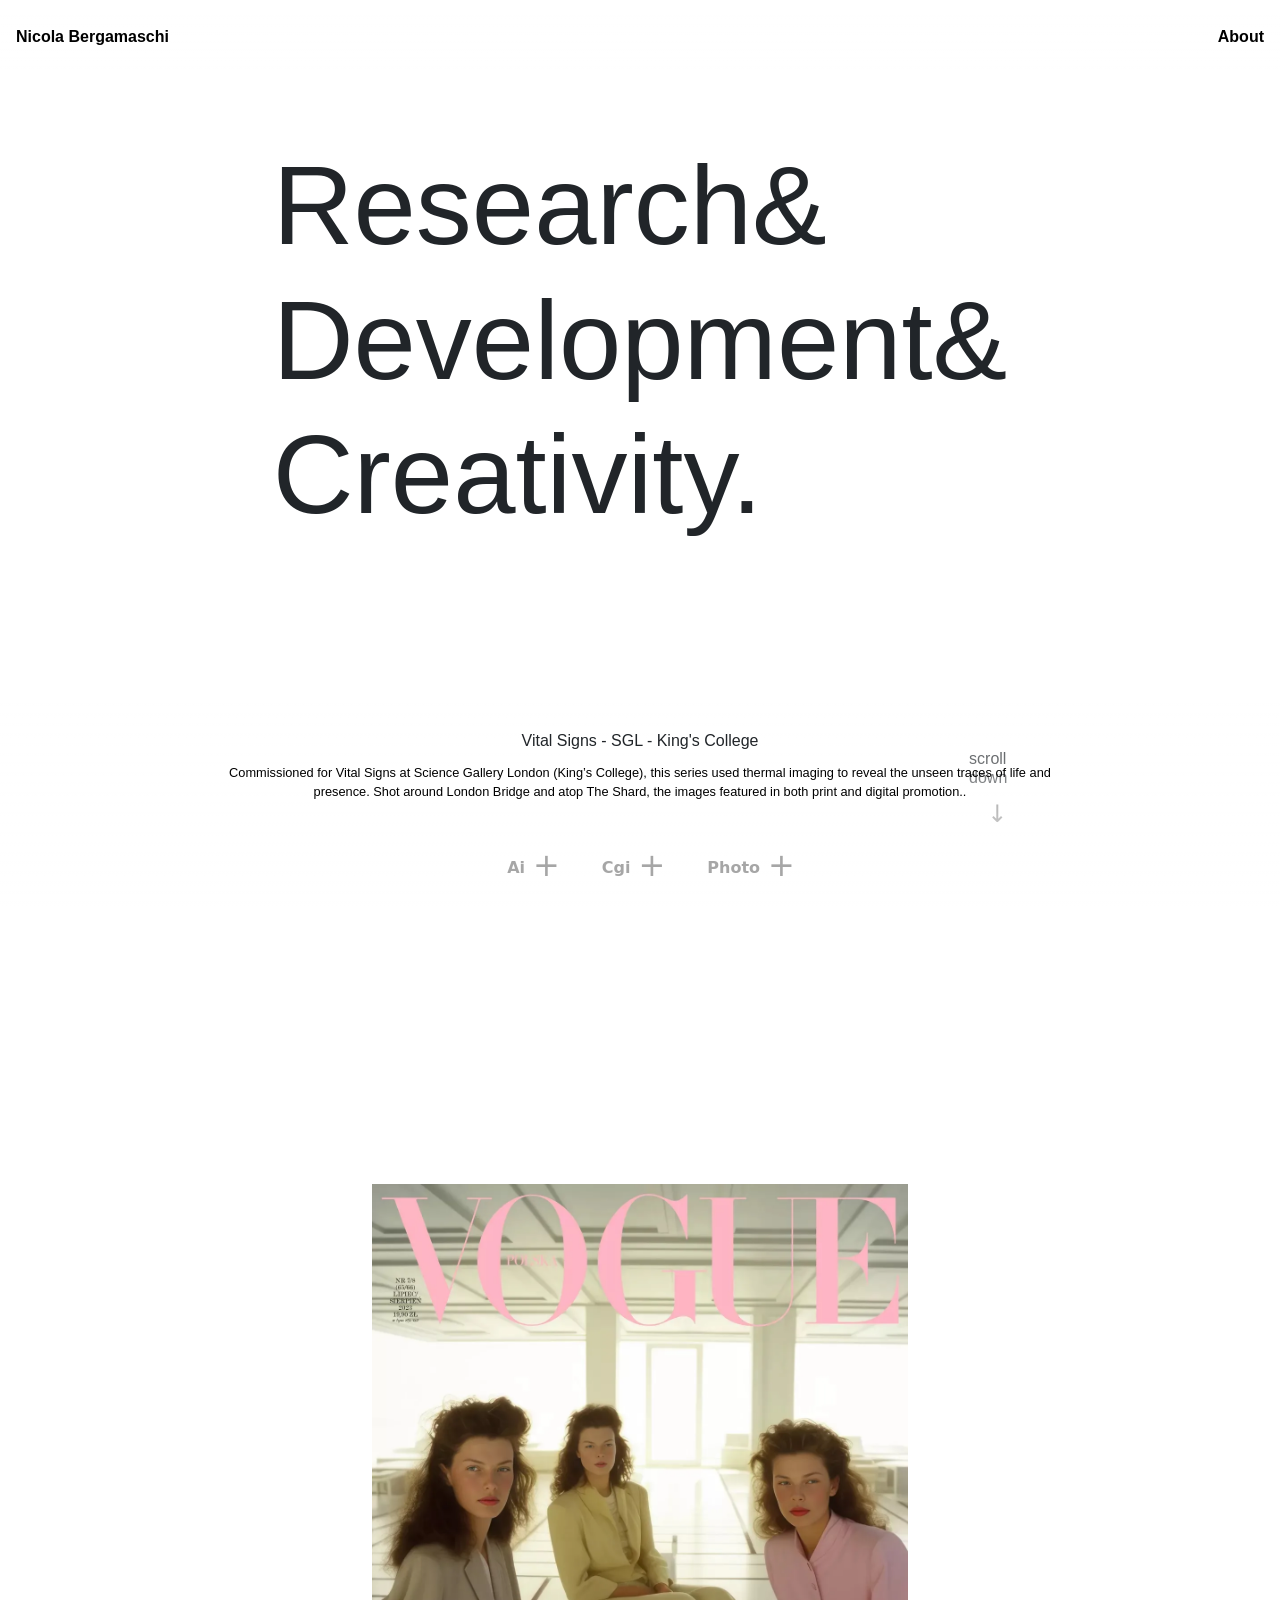
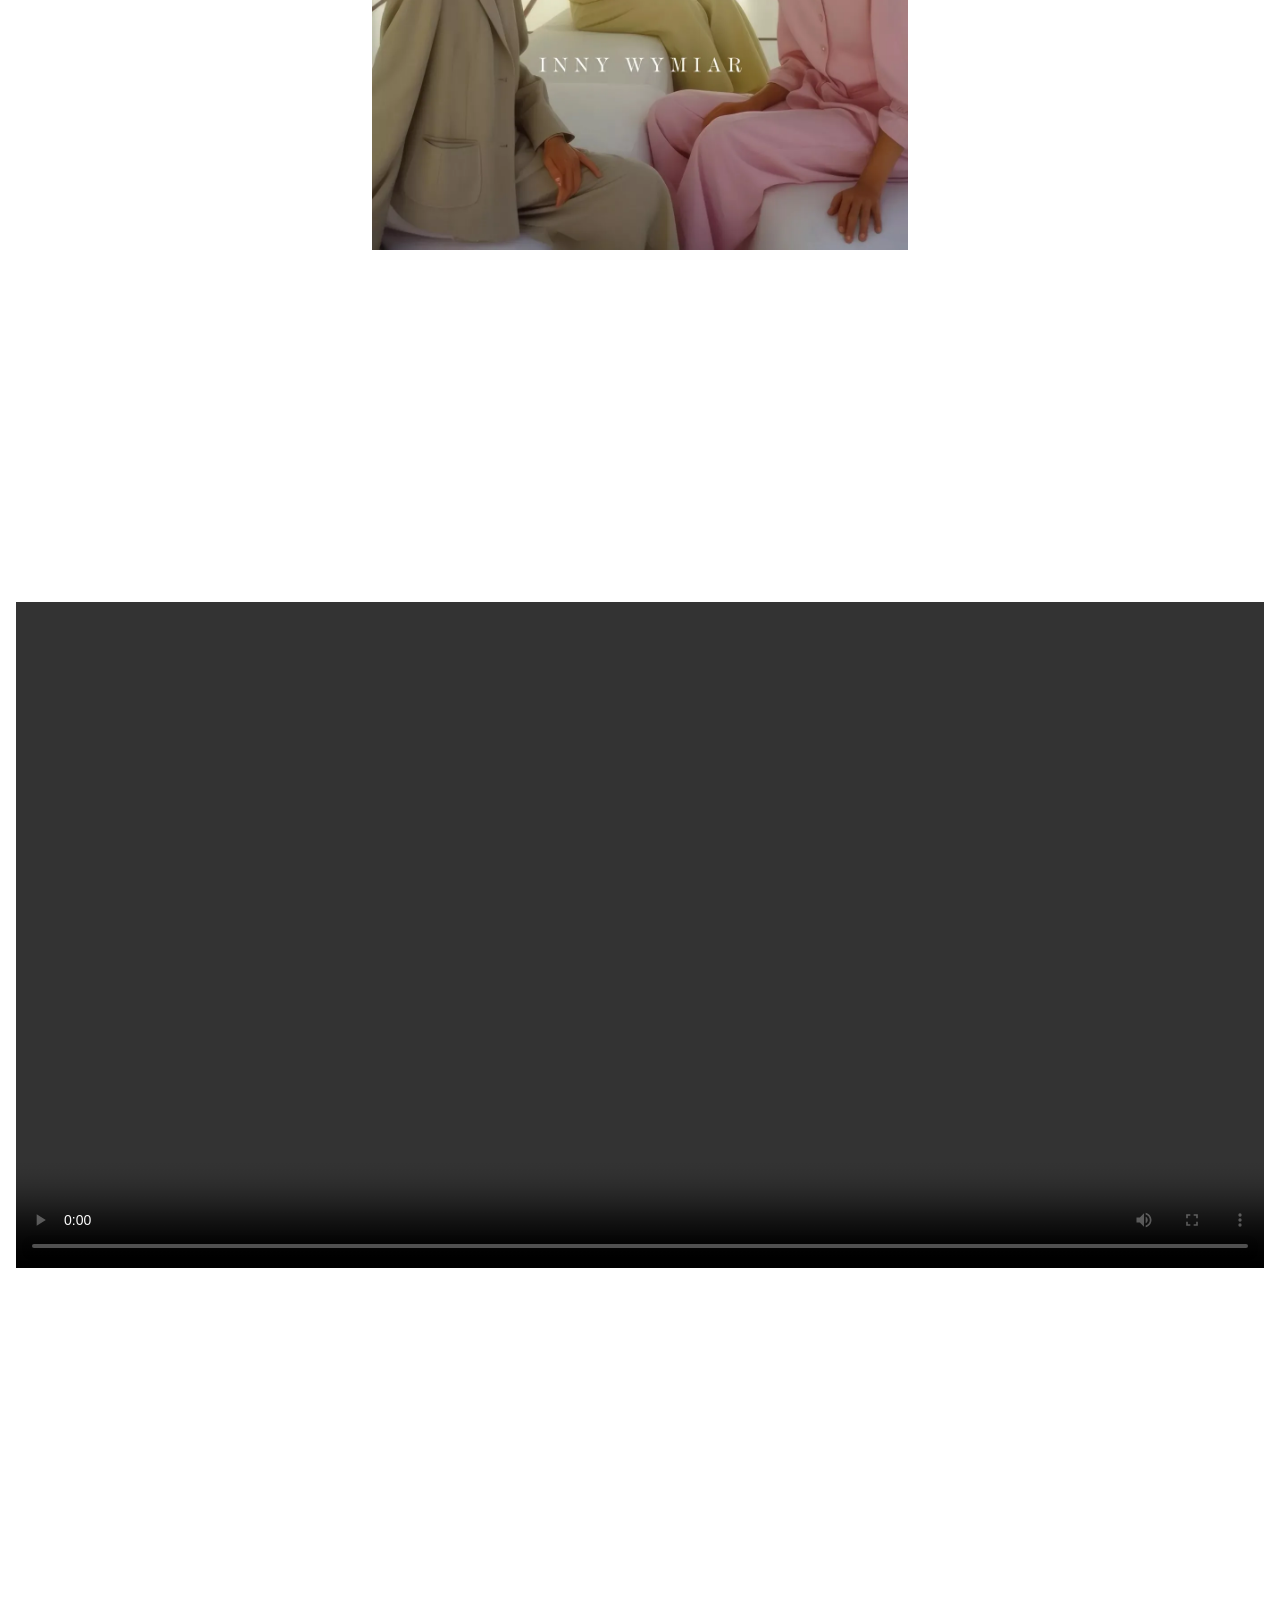
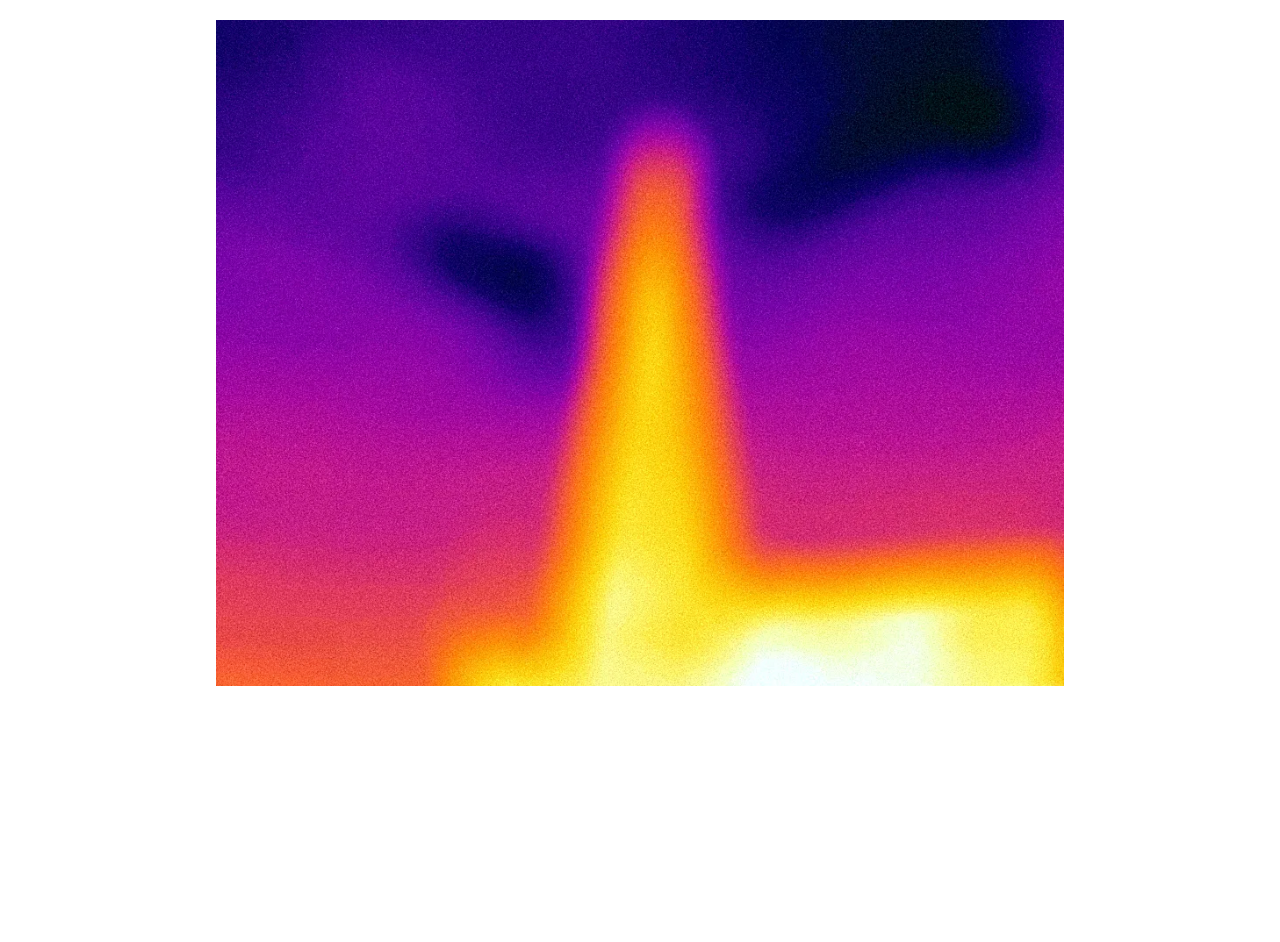
==== index.html @ 7a33dd3e "feat: Add Kraut project integration and fix video reference buttons - Add ai-Kraut project to menu a" ====
<!DOCTYPE html>
<html lang="en">
    <head>
        <!-- Required meta tags -->
        <meta charset="utf-8">
        <meta name="viewport" content="width=device-width, initial-scale=1, maximum-scale=1, user-scalable=no">
        <!-- Bootstrap CSS -->
        <link href="https://cdn.jsdelivr.net/npm/bootstrap@5.0.2/dist/css/bootstrap.min.css" rel="stylesheet" integrity="sha384-EVSTQN3/azprG1Anm3QDgpJLIm9Nao0Yz1ztcQTwFspd3yD65VohhpuuCOmLASjC" crossorigin="anonymous">
        <!-- Font Awesome -->
        <link rel="stylesheet" href="https://cdnjs.cloudflare.com/ajax/libs/font-awesome/6.5.1/css/all.min.css" integrity="sha512-DTOQO9RWCH3ppGqcWaEA1BIZOC6xxalwEsw9c2QQeAIftl+Vegovlnee1c9QX4TctnWMn13TZye+giMm8e2LwA==" crossorigin="anonymous" referrerpolicy="no-referrer" />
        <!-- Goggle Fonts -->
        <link rel="preconnect" href="https://fonts.googleapis.com">
        <!-- CSS file -->
        <link rel="stylesheet" type="text/css" href="./style/fonts.css">
        <link rel="stylesheet" type="text/css" href="./style/normalize.css">
        <link rel="stylesheet" type="text/css" href="./style/style.css">
        <link rel="stylesheet" type="text/css" href="./style/media.css">
        <link rel="stylesheet" type="text/css" href="./style/mobile-nav-buttons.css">
        <!-- Meta part -->
         <link rel="apple-touch-icon" sizes="180x180" href="#">
         <link rel="icon" type="image/png" sizes="32x32" href="#">
         <link rel="icon" type="image/png" sizes="16x16" href="#">
        <title>Nicola Bergamaschi</title>
        <meta name="description" content="Nicola Bergamaschi is a multidisciplinary artist based between London (UK) and Dublin (IRL). In his practice, Nicola likes to engage with any sort of technique or material, physical or digital.">
        <link rel="canonical" href="https://www.nicolabergamaschi.com">
        <link rel="alternate" hreflang="en-GB" href="https://www.nicolabergamaschi.com">
        <meta property="og:image" content="./resources/images/PHOTO/PHOTO_01a-vitalcolour.webp">
        <meta name="twitter:card" content="summary_large_image">
        <meta name="twitter:title" content="Nicola Bergamaschi">
        <meta name="twitter:description" content="Nicola Bergamaschi is a multidisciplinary artist based between London (UK) and Dublin (IRL). In his practice, Nicola likes to engage with any sort of technique or material, physical or digital.">
        <meta name="twitter:image" content="./resources/images/PHOTO/PHOTO_01a-vitalcolour.webp">
        <meta name="next-size-adjust">
    </head>
    <body>
        <div class="main-container">
            <div class="overlay">
                <!-- ! BOTTOM PANE-->
                <div class="content-container">
                    <ul id="menu" class="collapsible">
                        <li id="head-list">
                            <a href="#carouselExampleDarkAi" class="collapsible-text"><h5>Ai</h5></a>
                            <div class="toggle"></div>
                            <ul id="sub-list">
                                <li><a id="ai-Vogue" class="sub-list-link" href="#carouselExampleDarkAi">Vogue</a></li>
                                <li><a id="ai-VogueBES" class="sub-list-link" href="#carouselExampleDarkAi">Vogue BES</a></li>
                                <li><a id="ai-Rombaut"class="sub-list-link" href="#carouselExampleDarkAi">Rombaut</a></li>
                                <li><a id="ai-RickOwens"class="sub-list-link" href="#carouselExampleDarkAi">RickOwens</a></li>
                                <li><a id="ai-Kraut"class="sub-list-link" href="#carouselExampleDarkAi">Kraut</a></li>
                                <li><a id="ai-Experiments" class="sub-list-link" href="#carouselExampleDarkAi">Experiments</a></li>
                            </ul>
                        </li>
                        <li id="head-list">
                            <a href="#carouselExampleDarkCgi" class="collapsible-text"><h5>Cgi</h5></a>
                            <div class="toggle"></div>
                            <ul id="sub-list">
                                <li><a id="cg-ShowReel" class="sub-list-link" href="#carouselExampleDarkCgi">Show Reel</a></li>
                                <li><a id="cg-DMP" class="sub-list-link" href="#carouselExampleDarkCgi">Digital Matte</a></li>
                                <li><a id="cg-LANVIN"class="sub-list-link" href="#carouselExampleDarkCgi">Lanvin</a></li>
                                <li><a id="cg-Rolex" class="sub-list-link" href="#carouselExampleDarkCgi">Rolex</a></li>
                                <li><a id="cg-Salomon"class="sub-list-link" href="#carouselExampleDarkCgi">Salomon</a></li>
                                <li><a id="cg-Experiments" class="sub-list-link" href="#carouselExampleDarkCgi">Experiments</a></li>
                            </ul>
                        </li>
                        <li id="head-list">
                            <a href="#carouselExampleDarkPhoto" class="collapsible-text"><h5>Photo</h5></a>
                            <div class="toggle"></div>
                            <ul id="sub-list">
                                <li><a id="ph-VitalSigns" class="sub-list-link" href="#carouselExampleDarkPhoto">Vital Signs</a></li>
                                <li><a id="ph-Personal" class="sub-list-link" href="#carouselExampleDarkPhoto">Stills</a></li>
                            </ul>
                        </li>
                    </ul>
                </div>
                <div class="content-container prj-description">
                    <div data-prj="ai-Vogue">
                        <h4 class="title" id="title" style="display: none;">VOGUE Polska - July August 2023 <button id="references" style="border: 0px solid rgb(196, 196, 196); box-shadow: 3px 5px 5px rgb(181, 181, 181); margin-bottom: 1rem; padding: 0.2rem 1rem; border-radius: 25px; background-color: rgb(220, 220, 220); color: rgb(147, 147, 147); font-family: 'DM Sans', sans-serif; font-size: 0.9rem; font-weight: 400; cursor: pointer; transition: all 0.2s ease;">images from shoot</button></h4>
                        <p class="text-description paragraph" style="display: none;">A 13-image series and cover for Vogue Polska’s AI-themed issue, blending real photos from a dedicated shoot (by photographer Mati Grzelak)<br> with tools like Midjourney, Stable Diffusion, and ComfyUI to explore the creative fusion of human photography and generative AI.</p>
                    </div>
                    <div data-prj="ai-VogueBES">
                        <h4 class="title" id="title" style="display: none;">Vogue Annual BES Report 2023</h4>
                        <p class="text-description paragraph" style="display: none;">Created for Vogue Business’s 2023 Annual Report, this series of high-resolution images was fully generated with ComfyUI, <br>reflecting inclusion and diversity through tailored generative workflows, showcasing AI’s role in concept-driven editorial storytelling.</p>
                    </div>
                    <div data-prj="ai-Rombaut">
                        <h4 class="title" id="title" style="display: none;">Rombaut Case Study</h4>
                        <p class="text-description paragraph" style="display: none;">A self-initiated AI-generated image series pitched to footwear brand Rombaut, using custom-trained models (LORA) from online product images. <br>The project explores the brand’s aesthetic through humor, material play, and abstraction, blending product and style with a contemporary AI reinterpretation.</p>
                    </div>
                    <div data-prj="ai-RickOwens">
                        <h4 class="title" id="title" style="display: none;">Rick Owens Case Study</h4>
                        <p class="text-description paragraph" style="display: none;">An AI-generated image using custom-trained models (LORA) and ComfyUI, inspired by Rick Owens’ iconic boots. <br>It conceptually explores the brand’s signature themes and moods, reinterpreting its distinctive aesthetic through generative AI.</p>
                    </div>
                    <div data-prj="ai-Kraut">
                        <h4 class="title" id="title" style="display: none;">Kraut 2024</h4>
                        <p class="text-description paragraph" style="display: none;">An AI-generated video using AnimatedIff in ComfyUI, the video uses an animated cloth simulation from Houdini to drive the animation. The project was inspired by macro photography of flowers and it was used to generate both printed and digital assets for event promotion.</p>
                      </div>
                    <div data-prj="ai-Experiments">
                        <h4 class="title" id="title" style="display: none;">Experiments</h4>
                        <p class="text-description paragraph" style="display: none;">Experimental series combining model training and visual abstraction—using ComfyUI and various datasets. <br>These images explore themes of memory, digital archiving, mutation, and the body’s transformative potential reimagined through macro-inspired imagery.</p>
                    </div>
                    <div data-prj="cg-Experiments">
                        <h4 class="title" id="title" style="display: none;">Experiments</h4>
                        <p class="text-description paragraph" style="display: none;">A series of images exploring a range of simulation techniques, including particles, volumes, and fluids. <br>The selection also features experiments with photogrammetry and hard-surface sculpting, showcasing diverse approaches to digital form and motion.</p>
                    </div>
                    <div data-prj="cg-ShowReel">
                        <h4 class="title" id="title" style="display: none;">Show Reel 24/25</h4>
                        <p class="text-description paragraph" style="display: none;">A curated showcase of work in image-making, VFX and compositing. <br>Focused entirely on CGI, it reflects a hands-on approach to contemporary visual storytelling.</p>
                    </div>
                    <div data-prj="cg-DMP">
                        <h4 class="title" id="title" style="display: none;">Digital Matte Painting</h4>
                        <p class="text-description paragraph" style="display: none;">A series of digital matte paintings developed to concept personal ideas, primarily inspired by original photographs. <br>The works combine 3D and compositing tools like Blender, 3ds Max, Maya, Redshift, Nuke, and Photoshop—to build layered, atmospheric visuals.</p>
                    </div>
                    <div data-prj="cg-Salomon">
                        <h4 class="title" id="title" style="display: none;">Salomon</h4>
                        <p class="text-description paragraph" style="display: none;">A personal project featuring concept stills of an iconic pair of trainers from the brand Salomon. <br>The work involves custom modeling and simulations, emphasizing form, movement, and a visual language inspired by the brand’s identity.</p>
                    </div>
                    <div data-prj="cg-LANVIN">
                        <h4 class="title" id="title" style="display: none;">LANVIN</h4>
                        <p class="text-description paragraph" style="display: none;">Digital content creation for fashion brand LANVIN, involving the production of four short videos for an Instagram campaign launch. <br>The work focused on visually translating the brand’s identity through motion, styling, and narrative-driven compositions.</p>
                    </div>
                    <div data-prj="cg-Rolex">
                        <h4 class="title" id="title" style="display: none;">Rolex</h4>
                        <p class="text-description paragraph" style="display: none;">An image from a personal project, featuring video stills based on a concept advertisement for luxury watch brand Rolex. <br>The work explores visual storytelling, branding, and stylization within a fictional commercial context, incorporating various simulations created with Houdini.</p>
                    </div>
                    <div data-prj="ph-VitalSigns">
                        <h4 class="title" id="title" style="display: none;">Vital Signs - SGL - King's College</h4>
                        <p class="text-description paragraph" style="display: none;">Commissioned for Vital Signs at Science Gallery London (King’s College), this series used thermal imaging to reveal the unseen traces of life and presence. Shot around London Bridge and atop The Shard, the images featured in both print and digital promotion..</p>
                    </div>
                    <div data-prj="ph-Personal">
                        <h4 class="title" id="title" style="display: none;">Personal - Stills</h4>
                        <p class="text-description paragraph" style="display: none;">An ongoing personal series of still photographs capturing mundane, everyday moments and object-focused scenes. <br>Often centered on a single subject, the work highlights the beauty and awkwardness found in ordinary things.</p>
                    </div>
                </div>
            </div>
            <!-- ! BLURRING FILTER LAYER-->
            <div id="blurringLayer" ></div>
            <!-- ! TOP PANE-->
            <div class="container-top">
                <div class="name top-bar-elements"> <a href="#page-home"><h3 class="my-name">Nicola Bergamaschi</h3></a>
                </div>
                <div class="mid-content top-bar-elements"></div>
                <div class="page-options top-bar-elements"> <a href="" data-bs-toggle="offcanvas" data-bs-target="#offcanvasWithBothOptions" aria-controls="offcanvasWithBothOptions"><h3 id="about" class="my-name">About</h3>
                  <div class="offcanvas offcanvas-end" data-bs-scroll="true" tabindex="-1" id="offcanvasWithBothOptions" aria-labelledby="offcanvasWithBothOptionsLabel">
                    <div class="offcanvas-header">
                      <h5 class="offcanvas-title my-name" id="offcanvasWithBothOptionsLabel">About</h5>
                      <button type="button" class="btn-close" data-bs-dismiss="offcanvas" aria-label="Close"></button>
                    </div>
                    <div class="offcanvas-body">
                      <p class="paragraph">Nicola is a visual artist and digital creator working across AI, CGI and photography. <br><br>His practice blends physical and digital processes to explore image-making, storytelling, and the evolving role of technology in visual culture. He enjoys projects that push the boundaries of emerging and established tools, and has collaborated with fashion brands, cultural institutions, galleries, and fellow artists. <br><br>Nicola was part of the MA Fine Art program at Goldsmiths University London until 2024 and currently lives and works between Ireland and London.<br><br>For over a decade, he worked closely with artists to develop new bodies of work—ranging from fabrication to research and development of innovative materials and workflows.<br><br>He is also a web developer, adding another layer to his creative toolkit. This website was fully designed and built by him, combining technical and visual thinking in one cohesive platform.</p>

                      <!-- Social Media Icons -->
                      <div class="social-icons">
                        <a href="https://instagram.com/nicola_bergamaschi" target="_blank" rel="noopener noreferrer" class="social-icon" aria-label="Instagram">
                          <svg viewBox="0 0 24 24" width="24" height="24" fill="currentColor">
                            <path d="M12 2.163c3.204 0 3.584.012 4.85.07 3.252.148 4.771 1.691 4.919 4.919.058 1.265.069 1.645.069 4.849 0 3.205-.012 3.584-.069 4.849-.149 3.225-1.664 4.771-4.919 4.919-1.266.058-1.644.07-4.85.07-3.204 0-3.584-.012-4.849-.07-3.26-.149-4.771-1.699-4.919-4.92-.058-1.265-.07-1.644-.07-4.849 0-3.204.013-3.583.07-4.849.149-3.227 1.664-4.771 4.919-4.919 1.266-.057 1.645-.069 4.849-.069zm0-2.163c-3.259 0-3.667.014-4.947.072-4.358.2-6.78 2.618-6.98 6.98-.059 1.281-.073 1.689-.073 4.948 0 3.259.014 3.668.072 4.948.2 4.358 2.618 6.78 6.98 6.98 1.281.058 1.689.072 4.948.072 3.259 0 3.668-.014 4.948-.072 4.354-.2 6.782-2.618 6.979-6.98.059-1.28.073-1.689.073-4.948 0-3.259-.014-3.667-.072-4.947-.196-4.354-2.617-6.78-6.979-6.98-1.281-.059-1.69-.073-4.949-.073zm0 5.838c-3.403 0-6.162 2.759-6.162 6.162s2.759 6.163 6.162 6.163 6.162-2.759 6.162-6.163c0-3.403-2.759-6.162-6.162-6.162zm0 10.162c-2.209 0-4-1.79-4-4 0-2.209 1.791-4 4-4s4 1.791 4 4c0 2.21-1.791 4-4 4zm6.406-11.845c-.796 0-1.441.645-1.441 1.44s.645 1.44 1.441 1.44c.795 0 1.439-.645 1.439-1.44s-.644-1.44-1.439-1.44z"/>
                          </svg>
                        </a>

                        <a href="https://www.linkedin.com/in/nicola-bergamaschi-0358b448" target="_blank" rel="noopener noreferrer" class="social-icon" aria-label="LinkedIn">
                          <svg viewBox="0 0 24 24" width="24" height="24" fill="currentColor">
                            <path d="M20.447 20.452h-3.554v-5.569c0-1.328-.027-3.037-1.852-3.037-1.853 0-2.136 1.445-2.136 2.939v5.667H9.351V9h3.414v1.561h.046c.477-.9 1.637-1.85 3.37-1.85 3.601 0 4.267 2.37 4.267 5.455v6.286zM5.337 7.433c-1.144 0-2.063-.926-2.063-2.065 0-1.138.92-2.063 2.063-2.063 1.14 0 2.064.925 2.064 2.063 0 1.139-.925 2.065-2.064 2.065zm1.782 13.019H3.555V9h3.564v11.452zM22.225 0H1.771C.792 0 0 .774 0 1.729v20.542C0 23.227.792 24 1.771 24h20.451C23.2 24 24 23.227 24 22.271V1.729C24 .774 23.2 0 22.222 0h.003z"/>
                          </svg>
                        </a>

                        <a href="https://github.com/nicolabergamaschi" target="_blank" rel="noopener noreferrer" class="social-icon" aria-label="GitHub">
                          <svg viewBox="0 0 24 24" width="24" height="24" fill="currentColor">
                            <path d="M12 0c-6.626 0-12 5.373-12 12 0 5.302 3.438 9.8 8.207 11.387.599.111.793-.261.793-.577v-2.234c-3.338.726-4.033-1.416-4.033-1.416-.546-1.387-1.333-1.756-1.333-1.756-1.089-.745.083-.729.083-.729 1.205.084 1.839 1.237 1.839 1.237 1.07 1.834 2.807 1.304 3.492.997.107-.775.418-1.305.762-1.604-2.665-.305-5.467-1.334-5.467-5.931 0-1.311.469-2.381 1.236-3.221-.124-.303-.535-1.524.117-3.176 0 0 1.008-.322 3.301 1.23.957-.266 1.983-.399 3.003-.404 1.02.005 2.047.138 3.006.404 2.291-1.552 3.297-1.23 3.297-1.23.653 1.653.242 2.874.118 3.176.77.84 1.235 1.911 1.235 3.221 0 4.609-2.807 5.624-5.479 5.921.43.372.823 1.102.823 2.222v3.293c0 .319.192.694.801.576 4.765-1.589 8.199-6.086 8.199-11.386 0-6.627-5.373-12-12-12z"/>
                          </svg>
                        </a>

                        <a href="mailto:nicola.bergamaschi@gmail.com?subject=Portfolio%20Inquiry&body=Hi%20Nicola,%0D%0A%0D%0AI%20found%20your%20portfolio%20and%20would%20like%20to%20get%20in%20touch.%0D%0A%0D%0ABest%20regards,"
                           class="social-icon"
                           aria-label="Email"
                           title="nicola.bergamaschi@gmail.com"
                           onclick="navigator.clipboard?.writeText('nicola.bergamaschi@gmail.com').then(() => alert('Email copied to clipboard!')).catch(() => {})">
                          <svg viewBox="0 0 24 24" width="24" height="24" fill="currentColor">
                            <path d="M20 4H4c-1.1 0-1.99.9-1.99 2L2 18c0 1.1.9 2 2 2h16c1.1 0 2-.9 2-2V6c0-1.1-.9-2-2-2zm0 4l-8 5-8-5V6l8 5 8-5v2z"/>
                          </svg>
                        </a>
                      </div>
                    </div>
                  </div>
                </a>
                </div>
            </div>
            <!-- ! THIS IS THE BEGINING OF THE CAROUSEL SECTION-->
            <div class="carousel-container central-pane">
                <!-- ! Page HOME -->
                <div id="page-home" class="carousel carousel-home" data-bs-pause="false">
                    <div>
                        <h1 class="carousel-inner">Research&<br>Development&<br>Creativity.</h1>
                    </div>
                    <div class="scroll-container">
                        <h4 class="carousel-home-title">scroll<br>down</h4>
                        <div class="scroll-down-arrow">&ShortDownArrow;</div>
                    </div>
                </div>
                <!-- ! Carousel AI -->
                <div id="carouselExampleDarkAi" class="carousel carousel-dark" data-bs-pause="false">
                    <div class="carousel-button-container-prev">
                        <button id="prev" class="carousel-control-prev z-2" type="button" data-bs-target="#carouselExampleDarkAi" data-bs-slide="prev"></button>
                    </div>
                    <div class="carousel-button-container-next">
                        <button id="next" class="carousel-control-next z-2" type="button" data-bs-target="#carouselExampleDarkAi" data-bs-slide="next"></button>
                    </div>
                    <div class="carousel-inner">
                        <!-- Temporary loading placeholder -->
                        <div class="carousel-item ai active" style="display: none;">
                            <img src="data:image/svg+xml,%3Csvg xmlns='http://www.w3.org/2000/svg' width='800' height='600'%3E%3Crect width='100%25' height='100%25' fill='%23f0f0f0'/%3E%3C/svg%3E" alt="Loading..." data-index="0">
                        </div>
                        <!-- Content will be dynamically generated by automation system -->
                    </div>
                </div>
                <!-- ! Carousel CGI -->
                <div id="carouselExampleDarkCgi" class="carousel carousel-dark" data-bs-pause="false">
                    <div class="carousel-button-container-prev">
                        <button id="prev" class="carousel-control-prev" type="button" data-bs-target="#carouselExampleDarkCgi" data-bs-slide="prev"></button>
                    </div>
                    <div class="carousel-button-container-next">
                        <button id="next" class="carousel-control-next" type="button" data-bs-target="#carouselExampleDarkCgi" data-bs-slide="next"></button>
                    </div>
                    <div class="carousel-inner">
                        <!-- Temporary loading placeholder -->
                        <div class="carousel-item cg active" style="display: none;">
                            <img src="data:image/svg+xml,%3Csvg xmlns='http://www.w3.org/2000/svg' width='800' height='600'%3E%3Crect width='100%25' height='100%25' fill='%23f0f0f0'/%3E%3C/svg%3E" alt="Loading..." data-index="0">
                        </div>
                        <!-- Content will be dynamically generated by automation system -->
                    </div>
                </div>
                <!-- ! Carousel PHOTO -->
                <div id="carouselExampleDarkPhoto" class="carousel carousel-dark" data-bs-pause="false">
                    <div class="carousel-button-container-prev">
                        <button id="prev" class="carousel-control-prev" type="button" data-bs-target="#carouselExampleDarkPhoto" data-bs-slide="prev"></button>
                    </div>
                    <div class="carousel-button-container-next">
                        <button id="next" class="carousel-control-next" type="button" data-bs-target="#carouselExampleDarkPhoto" data-bs-slide="next"></button>
                    </div>
                    <div class="carousel-inner pht">
                        <!-- Temporary loading placeholder -->
                        <div class="carousel-item ph active" style="display: none;">
                            <img src="data:image/svg+xml,%3Csvg xmlns='http://www.w3.org/2000/svg' width='800' height='600'%3E%3Crect width='100%25' height='100%25' fill='%23f0f0f0'/%3E%3C/svg%3E" alt="Loading..." data-index="0">
                        </div>
                        <!-- Content will be dynamically generated by automation system -->
                    </div>
                </div>
            </div>
            </div>
            <div class="cursors">
            <div>
                <div>
                    <span id="cursor-text"></span>
                </div>
                <div>
                    <span id="image-count"></span>
                </div>
            </div>
        </div>
        <!-- Mobile Nav Buttons -->
        <div class="mobile-nav-buttons">
            <button id="mobile-prev" aria-label="Previous">
                <span class="arrow arrow-left">&#8592;</span>
            </button>
            <button id="mobile-next" aria-label="Next">
                <span class="arrow arrow-right">&#8594;</span>
            </button>
        </div>
        <script src="https://cdn.jsdelivr.net/npm/@popperjs/core@2.9.2/dist/umd/popper.min.js" integrity="sha384-IQsoLXl5PILFhosVNubq5LC7Qb9DXgDA9i+tQ8Zj3iwWAwPtgFTxbJ8NT4GN1R8p" crossorigin="anonymous"></script>
        <script src="https://cdn.jsdelivr.net/npm/bootstrap@5.0.2/dist/js/bootstrap.min.js" integrity="sha384-cVKIPhGWiC2Al4u+LWgxfKTRIcfu0JTxR+EQDz/bgldoEyl4H0zUF0QKbrJ0EcQF" crossorigin="anonymous"></script>
        <script type="module" src="./js/main.js"></script>
    </body>
</html>
---- style/fonts.css ----
/* latin-ext */
@font-face {
  font-family: 'DM Sans';
  font-style: italic;
  font-weight: 100 1000;
  font-display: swap;
  src: url(https://fonts.gstatic.com/s/dmsans/v15/rP2Fp2ywxg089UriCZa4ET-DNl0.woff2) format('woff2');
  unicode-range: U+0100-02BA, U+02BD-02C5, U+02C7-02CC, U+02CE-02D7, U+02DD-02FF, U+0304, U+0308, U+0329, U+1D00-1DBF, U+1E00-1E9F, U+1EF2-1EFF, U+2020, U+20A0-20AB, U+20AD-20C0, U+2113, U+2C60-2C7F, U+A720-A7FF;
}
/* latin */
@font-face {
  font-family: 'DM Sans';
  font-style: italic;
  font-weight: 100 1000;
  font-display: swap;
  src: url(https://fonts.gstatic.com/s/dmsans/v15/rP2Fp2ywxg089UriCZa4Hz-D.woff2) format('woff2');
  unicode-range: U+0000-00FF, U+0131, U+0152-0153, U+02BB-02BC, U+02C6, U+02DA, U+02DC, U+0304, U+0308, U+0329, U+2000-206F, U+20AC, U+2122, U+2191, U+2193, U+2212, U+2215, U+FEFF, U+FFFD;
}
/* latin-ext */
@font-face {
  font-family: 'DM Sans';
  font-style: normal;
  font-weight: 100 1000;
  font-display: swap;
  src: url(https://fonts.gstatic.com/s/dmsans/v15/rP2Hp2ywxg089UriCZ2IHSeH.woff2) format('woff2');
  unicode-range: U+0100-02BA, U+02BD-02C5, U+02C7-02CC, U+02CE-02D7, U+02DD-02FF, U+0304, U+0308, U+0329, U+1D00-1DBF, U+1E00-1E9F, U+1EF2-1EFF, U+2020, U+20A0-20AB, U+20AD-20C0, U+2113, U+2C60-2C7F, U+A720-A7FF;
}
/* latin */
@font-face {
  font-family: 'DM Sans';
  font-style: normal;
  font-weight: 100 1000;
  font-display: swap;
  src: url(https://fonts.gstatic.com/s/dmsans/v15/rP2Hp2ywxg089UriCZOIHQ.woff2) format('woff2');
  unicode-range: U+0000-00FF, U+0131, U+0152-0153, U+02BB-02BC, U+02C6, U+02DA, U+02DC, U+0304, U+0308, U+0329, U+2000-206F, U+20AC, U+2122, U+2191, U+2193, U+2212, U+2215, U+FEFF, U+FFFD;
}

/* latin-ext */
@font-face {
  font-family: 'Ubuntu Sans Mono';
  font-style: italic;
  font-weight: 400 700;
  font-display: swap;
  src: url(https://fonts.gstatic.com/s/ubuntusansmono/v2/jVyX7mzgBHrR5yE7ZyRg0QRJMKI45g_4cD31eZQ.woff2) format('woff2');
  unicode-range: U+0100-02BA, U+02BD-02C5, U+02C7-02CC, U+02CE-02D7, U+02DD-02FF, U+0304, U+0308, U+0329, U+1D00-1DBF, U+1E00-1E9F, U+1EF2-1EFF, U+2020, U+20A0-20AB, U+20AD-20C0, U+2113, U+2C60-2C7F, U+A720-A7FF;
}
/* latin */
@font-face {
  font-family: 'Ubuntu Sans Mono';
  font-style: italic;
  font-weight: 400 700;
  font-display: swap;
  src: url(https://fonts.gstatic.com/s/ubuntusansmono/v2/jVyX7mzgBHrR5yE7ZyRg0QRJMKI45g_4fj31.woff2) format('woff2');
  unicode-range: U+0000-00FF, U+0131, U+0152-0153, U+02BB-02BC, U+02C6, U+02DA, U+02DC, U+0304, U+0308, U+0329, U+2000-206F, U+20AC, U+2122, U+2191, U+2193, U+2212, U+2215, U+FEFF, U+FFFD;
}

/* latin-ext */
@font-face {
  font-family: 'Ubuntu Sans Mono';
  font-style: normal;
  font-weight: 400 700;
  font-display: swap;
  src: url(https://fonts.gstatic.com/s/ubuntusansmono/v2/jVyR7mzgBHrR5yE7ZyRg0QRJMKI45gTIfCXx.woff2) format('woff2');
  unicode-range: U+0100-02BA, U+02BD-02C5, U+02C7-02CC, U+02CE-02D7, U+02DD-02FF, U+0304, U+0308, U+0329, U+1D00-1DBF, U+1E00-1E9F, U+1EF2-1EFF, U+2020, U+20A0-20AB, U+20AD-20C0, U+2113, U+2C60-2C7F, U+A720-A7FF;
}
/* latin */
@font-face {
  font-family: 'Ubuntu Sans Mono';
  font-style: normal;
  font-weight: 400 700;
  font-display: swap;
  src: url(https://fonts.gstatic.com/s/ubuntusansmono/v2/jVyR7mzgBHrR5yE7ZyRg0QRJMKI45grIfA.woff2) format('woff2');
  unicode-range: U+0000-00FF, U+0131, U+0152-0153, U+02BB-02BC, U+02C6, U+02DA, U+02DC, U+0304, U+0308, U+0329, U+2000-206F, U+20AC, U+2122, U+2191, U+2193, U+2212, U+2215, U+FEFF, U+FFFD;
}
---- style/style.css ----
/* ...existing code... */
html {
    overflow: scroll;
    overflow-x: hidden;
    scroll-snap-type: y mandatory;
    scroll-padding-top: 4rem ;
}

body {
    margin: 0;
    /*background-color: red;*/
}

h1,
h2,
h3,
h4,
p {
    font-family: 'DM Sans', sans-serif;
    text-decoration: none;
}

/*! Top bar */

.my-name,
#about {
    color: black;
    font-weight: 600;
    padding: 1rem;
    padding-bottom: 1rem;
    font-size: 1rem;
    text-decoration: none !important;
}

/*! References Button */

#references:hover {
    background-color: rgb(230, 150, 150) !important;
    color: rgb(255, 255, 255) !important;
    box-shadow: 5px 7px 10px rgba(180, 120, 120, 0.4) !important;
    transform: translateY(-1px) !important;
}

#references:active {
    transform: translateY(2px) !important;
    box-shadow: 2px 3px 5px rgba(180, 120, 120, 0.6) !important;
    background-color: rgb(210, 130, 130) !important;
}

#about {
    text-align: right;
}

.container-top {
    position: sticky;
    top: 0px;
    background: linear-gradient(to top, rgba(255,255,255,0.1), white);
    box-shadow: 0 0 10px 10px rgba(255,255,255,0.1);
    height: 100%;
    display: grid;
    grid-template-columns: 8fr 2fr 2fr;
    z-index: 10;
}

.container-top-overlay {
    height: 100%;
}

/* Video styling - responsive to browser width changes */
#cg-video {
    width: 100%;
    height: auto;
    max-width: 100%;
    max-height: 70vh; /* Limit height to maintain viewport visibility */
    object-fit: contain; /* Maintain aspect ratio */
    display: block;
    margin: 0 auto; /* Center the video */
}

/* Video container for responsive iframe (if needed for YouTube backup) */
.video-container {
    position: relative;
    width: 100%;
    height: 0;
    padding-bottom: 56.25%; /* 16:9 aspect ratio */
    overflow: hidden;
}

.video-container iframe {
    position: absolute;
    top: 0;
    left: 0;
    width: 100%;
    height: 100%;
    object-fit: cover;
}

/*! carousel home */

.carousel-home h1 {
    padding-top: 1rem;
    font-size: 3rem;

}

.carousel-home h4 {
    justify-self: center;
    font-size: 1rem;
    animation: upDown 2s infinite;
}

#page-home {
    display: grid;
    justify-content: center;
}

.scroll-container {
    display: flex;
    flex-direction: column;
    align-items: end;
    justify-items: center;   /* centers horizontally */
    width: 100%;
    height: 100%;
}

/* Arrow styling */
.scroll-down-arrow {
    font-size: 1.5rem;
    margin-top: 0;
    color: #222;
    opacity: 0.7;
    transition: color 0.3s;
    animation: upDown 2s infinite;
    justify-self: center;
}

/*! carousel container GENERAL */

.main-container {
    position: relative;
}

.carousel-container {
    width: 100%;
    margin-top: 0;
    display: flex;
    flex-direction: column;
    justify-self: center;
    gap: 20rem;
    z-index: 5;
    position: relative;
}

.carousel-container:last-child {
    padding-bottom: 15rem;
}

.carousel {
    scroll-snap-align: start;
    display: grid;
    grid-template-columns: auto;
    margin: 1rem;
}

.carousel-inner {
    grid-column-start: 1;
    grid-column-end: 3;
    grid-row-start: 1;
    grid-row-end: 2;
    height: 55vh;
    justify-content: center;
}

.carousel-item {
    background-color: white;
    height: 100%;
    width: 100%;
    position: relative;
    overflow: hidden;
}

.carousel-item img {
    position: absolute;
    top: 0;
    left: 0;
    width: 100%;
    height: 100%;
    object-fit: contain;
}

.carousel-item video {
    position: absolute;
    top: 0;
    left: 0;
    width: 100%;
    height: 100%;
    object-fit: contain;
}

/*! OVERLAY BOTTOM BAR */

.overlay {
    width: 100%;
    background: linear-gradient(to bottom, rgba(255,255,255,0.1), rgb(255, 255, 255));
    box-shadow: 0 0 15px 15px rgba(255,255,255,0.1);
    padding: 1rem;
    padding-bottom: 2.5rem; /* change dist description from bottom page */
    padding-top: 0;
    position: fixed;
    bottom: 0;
    display: grid;
    grid-template-columns: 6fr 6fr;
    z-index: 200;
    align-items: end;
}

.content-container {
    height: 12rem;
    align-content: center;
}

.container-projects {
    text-align: end;
}

.prj-description {
    align-self: flex-start;
    text-align: center;
}

/* disapearing description */
div.prj-description .title h4,
div.prj-description .text-description p {
    display: none !important;
}

.text-description {
    margin-top: 0;
    font-size: smaller;
}

#title {
    font-size: 1rem;
}


/*! NAV BUTTONS OVERLAY */

.carousel-button-container-prev {
    grid-column-start: 1;
    grid-column-end: 2;
    grid-row-start: 1;
    grid-row-end: 2;
}

.carousel-button-container-next {
    grid-column-start: 2;
    grid-column-end: 3;
    grid-row-start: 1;
    grid-row-end: 2;
}

/* Video-active positioning - move buttons away from center for ShowReel */
.carousel-button-container-prev.video-active-positioning {
    position: absolute !important;
    left: 0 !important;
    width: 25% !important;
    height: 100% !important;
    z-index: 10;
    grid-column-start: unset;
    grid-column-end: unset;
}

.carousel-button-container-next.video-active-positioning {
    position: absolute !important;
    right: 0 !important;
    width: 25% !important;
    height: 100% !important;
    z-index: 10;
    grid-column-start: unset;
    grid-column-end: unset;
}

/* Adjust button sizes within containers for video mode */
.carousel-button-container-prev.video-active-positioning .carousel-control-prev {
    width: 100% !important;
}

.carousel-button-container-next.video-active-positioning .carousel-control-next {
    width: 100% !important;
}

.carousel-control-prev {
    width: 51%;
}

.carousel-control-next {
    width: 51%;
}

.carousel-control-prev:hover {
    cursor: url(../resources/images/cursors/Arrow-30x30-left.png), auto;
}

.carousel-control-next:hover {
    cursor: url(../resources/images/cursors/Arrow-30x30-right.png), auto;
}

.mobile-nav-buttons {
    display: flex;
}



/*! Pulsing animation */

@keyframes pulse {
    0% {
        box-shadow: 0 0 0 0 rgba(79, 241, 200, 0.7);
    }

    70% {
        box-shadow: 0 0 10px 10px rgba(0, 0, 0, 0);
    }

    100% {
        box-shadow: 0 0 0 0 rgba(0, 0, 0, 0);
    }
}

.pulse {
    animation: pulse 1s ease-out;
}

/*! cursors */

div.cursors div {
    height: 300px;
    position: absolute;
    display: flex;
    flex-direction: column;
}

div.cursors div span {
    will-change: transform;
    width: 100px;
    position: absolute;
    color: rgb(0, 0, 0);
    font-size: 1rem;
    font-weight: 500;
    z-index: 10000;
    pointer-events: none;
    transform: translate(0%, 100%);
}

div.cursors div span#image-count {
    will-change: transform;
    position: absolute;
    transform: translate(0%, 180%);
}

/*! clist */
/* !(PART A) REMOVE BULLETS */

.collapsible,
.collapsible ol,
.collapsible ul {
    list-style-type: none;
}

a {
    color: black;
    text-decoration: none;
}

/*! (PART B) COLLAPSIBLE LIST CONTAINER */
.collapsible {
    display: flex;
    flex-direction: column;
    padding: 0;
    margin-bottom: 1rem;
}

/*! (PART C) CONTROL SPACING & INDENTATION */
.collapsible ol,
.collapsible ul {
    padding-left: 0px;
}

.toggle + ol,
.toggle + ul {
    margin-top: 10px;
}

.collapsible li {
    padding: 10px;
    padding-bottom: 0;
    padding-left: 0;
    font-size: 1rem;
}

/*! (PART D) SHOW & HIDE CHILDREN */
.collapsible ol,
.collapsible ul {
    display: none;
}

.toggle.open + ol,
.toggle.open + ul {
    display: block;
}

/*! (PART E) ADD TOGGLE ARROW */
.toggle {
    cursor: pointer;
}

.toggle::after {
    color:  #a6a6a6;
    content: "\2B";
    font-size: 2rem;
    line-height: 20px;
    margin-left: 1rem;
    font-weight: 400;
    transition: all 1s;
}

.toggle.open::after {
    transform: rotate(360deg);
    content: "\2D";
}

#sub-list {
    margin: 0;
    padding: 0;
}

#sub-list > li {
    display: inline;
    padding: 0;
    padding-left: 1rem;
}

li#head-list {
    display: flex;
    flex-direction: row;
}

@keyframes upDown {
    0% { transform: translateY(0); }
    50% { transform: translateY(10px); }
    100% { transform: translateY(0); }
}

/*! showreel */

#cg-showReel {
    width: 100%;
    height: 100%;
}

/*! blurring reference button */

#blurringLayer {
    opacity: 0;
    pointer-events: none;
    width: 100%;
    height: 100%;
    backdrop-filter: blur(0px) sepia(0%);
    position: absolute;
    z-index: 6;
    transition:
        backdrop-filter 0.6s cubic-bezier(0.4,0,0.2,1),
        opacity 0.4s cubic-bezier(0.4,0,0.2,1);
}

#blurringLayer.active {
    opacity: 1;
    pointer-events: auto;
    backdrop-filter: blur(25px) sepia(10%);
}

/* Social Media Icons */
.social-icons {
    display: flex;
    gap: 1.5rem;
    justify-content: center;
    margin-top: 2rem;
    padding-top: 1.5rem;
    border-top: 1px solid #e0e0e0;
}

.social-icon {
    width: 32px;
    height: 32px;
    color: #666;
    transition: all 0.3s ease;
    text-decoration: none;
    display: flex;
    align-items: center;
    justify-content: center;
    border-radius: 50%;
    padding: 8px;
}

.social-icon:hover {
    color: #000;
    transform: translateY(-2px);
    box-shadow: 0 4px 12px rgba(0, 0, 0, 0.15);
    text-decoration: none;
}

.social-icon:active {
    transform: translateY(0);
    box-shadow: 0 2px 6px rgba(0, 0, 0, 0.2);
}

.social-icon svg {
    width: 24px;
    height: 24px;
    transition: all 0.3s ease;
}

/* Individual icon hover colors */
.social-icon:hover:nth-child(1) { color: #E4405F; } /* Instagram */
.social-icon:hover:nth-child(2) { color: #0077B5; } /* LinkedIn */
.social-icon:hover:nth-child(3) { color: #333; }    /* GitHub */
.social-icon:hover:nth-child(4) { color: #EA4335; } /* Email */


.slideshow-nav-button {
  padding-bottom: 5px;
}

.fullscreen-close-button {
  padding-left: 6px;
  padding-bottom: 7px;
}
---- style/media.css ----
@media (max-width: 768px) {

    html, body {
        touch-action: manipulation; /* disables double-tap zoom, allows gestures like scrolling */
    }

    #about {
        align-self: end;
    }

    .overlay {
        width: 100%;
        background: linear-gradient(to bottom, rgba(255,255,255,0.1), rgb(255, 255, 255));
        box-shadow: 0 0 15px 15px rgba(255,255,255,0.1);
        position: fixed;
        display: grid;
        z-index: 8;
        align-items: end;
    }

    .content-container {
        grid-column: 2;
        grid-row: 1;
        grid-column-start: 2;
        grid-column-end: 3;
        grid-row-start: 1;
        grid-row-end: 2;
    }

    .prj-description {
        grid-column: 1;
        grid-row: 1;
        grid-column-start: 1;
        grid-column-end: 3;
        grid-row-start: 1;
        grid-row-end: 2;
        font-size: small;
    }

    #menu {
        display: none;
    }

    #cursor-text,
    #image-count {
        display: none;
    }

    .mobile-image-count {
        font-size: 0.8em;
        color: #b4b4b4;
        text-align: center;
        margin-bottom: 0.5em;
    }

    /* Mobile video responsiveness */
    #cg-video {
        width: 100%;
        height: auto;
        max-height: 50vh; /* Smaller on mobile to leave room for controls */
        object-fit: contain;
        margin: 0 auto;
    }

    /* Mobile video button positioning - wider containers for easier touch */
    .carousel-button-container-prev.video-active-positioning {
        width: 30% !important;
    }

    .carousel-button-container-next.video-active-positioning {
        width: 30% !important;
    }

}

@media (min-width: 512px) and (max-width: 768px) {

    .overlay {
        width: 100%;
        background: linear-gradient(to bottom, rgba(255,255,255,0.1), rgb(255, 255, 255));
        box-shadow: 0 0 15px 15px rgba(255,255,255,0.1);
        position: fixed;
        z-index: 8;
        display: flex;
        justify-content: center;
    }

    .prj-description {
        width: 450px;
    }

    .carousel-inner {
        grid-column-start: 1;
        grid-column-end: 3;
        grid-row-start: 1;
        grid-row-end: 2;
        height: 65vh;
        justify-content: center;
    }

    /* Tablet video responsiveness */
    #cg-video {
        width: 100%;
        height: auto;
        max-height: 60vh; /* Medium size for tablets */
        object-fit: contain;
        margin: 0 auto;
    }

}



@media (min-width: 768px) and (max-width: 1920px) {

}

@media (min-width: 768px) and (max-width: 2600px) {
    .mobile-nav-buttons {
        display: none;
    }

    #mobile-prev,
    #mobile-next {
        display: none;
    }

    .carousel-home h1 {
        padding-top: 4rem;
        font-size: 7rem;

    }

    .overlay {
        width: 100%;
        background: linear-gradient(to bottom, rgba(255,255,255,0.1), rgb(255, 255, 255));
        box-shadow: 0 0 15px 15px rgba(255,255,255,0.1);
        position: fixed;
        display: grid;
        grid-template-columns:auto;
        z-index: 8;
        align-items: end;
        justify-items: center;
        height: 13rem;
        padding: 0px 16px 50px;
    }

    * {
      font-size: 0.9rem;
    }

    .collapsible {
        display: flex;
        flex-direction: row;
        justify-content: center;
        padding: 0;
        margin: 0;
    }

    #head-list h5{
        color: #a6a6a6;
        font-size: medium;
        font-weight: 600;
        margin-bottom: 0.2rem;
    }

    #head-list a {
        color: #b4b4b4;
        font-size: smaller;
    }

    .collapsible-text {
        align-content: center;
        padding-left: 2rem;
    }


    .content-container {
        max-height: 1rem;
    }

    .prj-description {
        grid-column: 1;
        grid-row: 1;
        max-width: 900px;
        max-height: 5.8rem;
        align-self: flex-end;
        margin-bottom: 0rem;
    }

    .text-description.paragraph {
      padding-top: 0.3rem;
    }

    .carousel-inner {
        grid-column-start: 1;
        grid-column-end: 3;
        grid-row-start: 1;
        grid-row-end: 2;
        height: 74vh;
        justify-content: center;
    }

    #sub-list {
        border-bottom: 0px;
    }

    #sub-list li{
        padding-left: 0.5rem;
    }

    .open {
        align-content: start;
    }

    .toggle::after {
        content: "\2B";
        font-size: 2rem;
        line-height: 20px;
        margin-left: 0.5rem;
        font-weight: 400;
        transition: all 1s;
    }
    #cg-ShowReel.carousel-item {
      display: flex;
      justify-content: center;
      align-items: center;
      width: 100%;
    }

    #cg-video {
        width: 90%; /* Slightly smaller on large screens for better proportions */
        height: auto;
        max-height: 75vh; /* Larger max height for desktop */
        max-width: 90vw; /* Ensure it doesn't exceed viewport width */
        object-fit: contain;
        margin: 0 auto;
        align-self: center;
    }

    /* Desktop video button positioning - smaller containers for precise access */
    .carousel-button-container-prev.video-active-positioning {
        width: 20% !important;
    }

    .carousel-button-container-next.video-active-positioning {
        width: 20% !important;
    }

    .paragraph {
      padding: 1rem;
      font-size: 0.8rem;
      color: black;
    }

    /* Smaller cursor arrows for 1920px screens */
    .carousel-control-prev:hover {
        cursor: url(../resources/images/cursors/Arrow-30x30-left.png), auto;
        cursor: -webkit-image-set(url(../resources/images/cursors/Arrow-30x30-left.png) 1x), auto;
        cursor: image-set(url(../resources/images/cursors/Arrow-30x30-left.png) 1x), auto;
    }

    .carousel-control-next:hover {
        cursor: url(../resources/images/cursors/Arrow-30x30-right.png), auto;
        cursor: -webkit-image-set(url(../resources/images/cursors/Arrow-30x30-right.png) 0.1x), auto;
        cursor: image-set(url(../resources/images/cursors/Arrow-30x30-right.png) 1x), auto;
    }

    /* Adjust cursor text and image count positioning */
    div.cursors div span {
        font-size: 0.7rem;
        transform: translate(0%, 120%);
    }

    div.cursors div span#image-count {
        transform: translate(0%, 200%);
        font-size: 0.7rem;
    }

}
---- style/mobile-nav-buttons.css ----
.mobile-nav-buttons {
  display: flex;
  flex-direction: row;
  position: fixed;
  left: 0;
  right: 0;
  bottom: 0;
  z-index: 9999;
  justify-content: space-between;
  align-items: center;
  width: 100vw;
  padding: 1rem 1rem 0.5rem 0.5rem;
  pointer-events: none;
  gap: 1rem;
}

.mobile-nav-buttons button {
  background: rgba(190, 190, 190, 0);
  color: #fff;
  border: none;
  width: 50%;
  height: 5.5rem;
  font-size: 2rem;
  display: flex;
  align-items: center;
  justify-content: center;
  pointer-events: auto;
  transition: background 0.2s;
}

.mobile-nav-buttons button:active {
  filter: invert();
}

.arrow {
  font-size: 2rem;
  color: rgba(0,0,0,0.2);
  pointer-events: none;
}
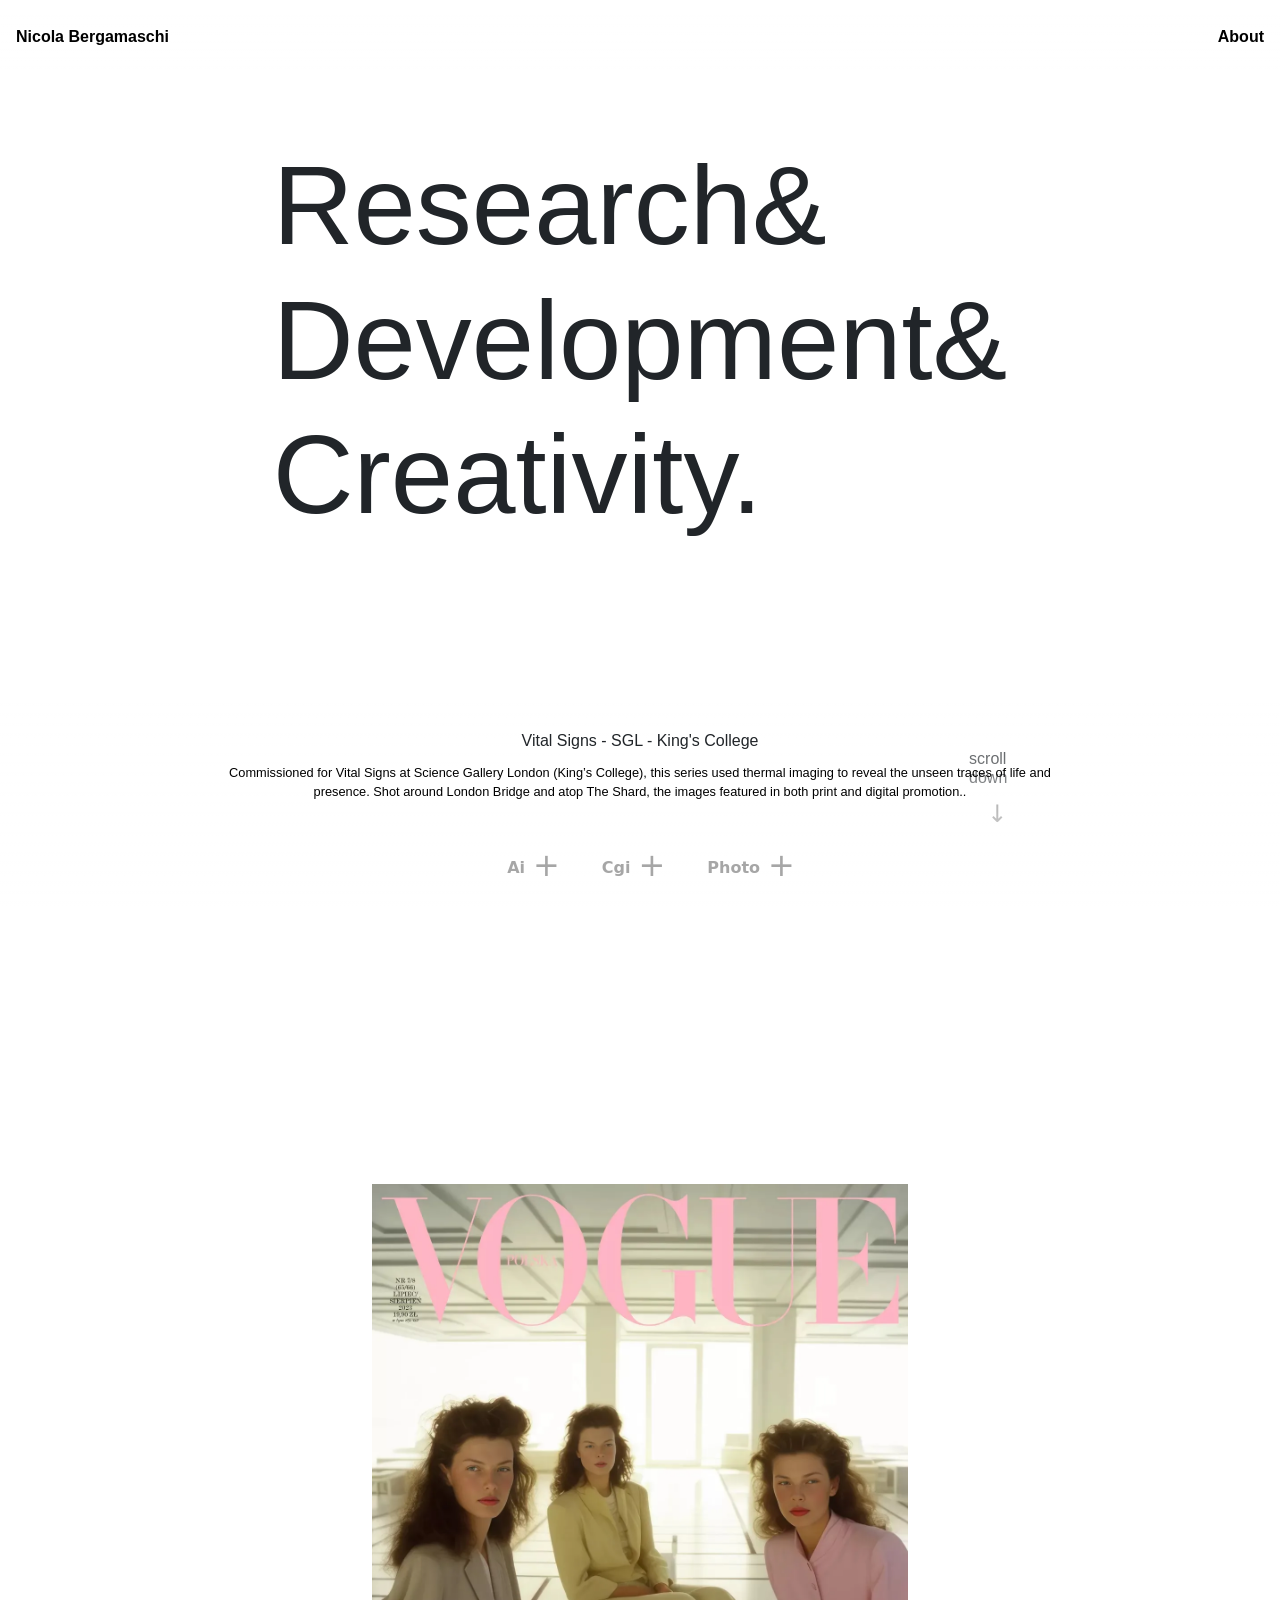
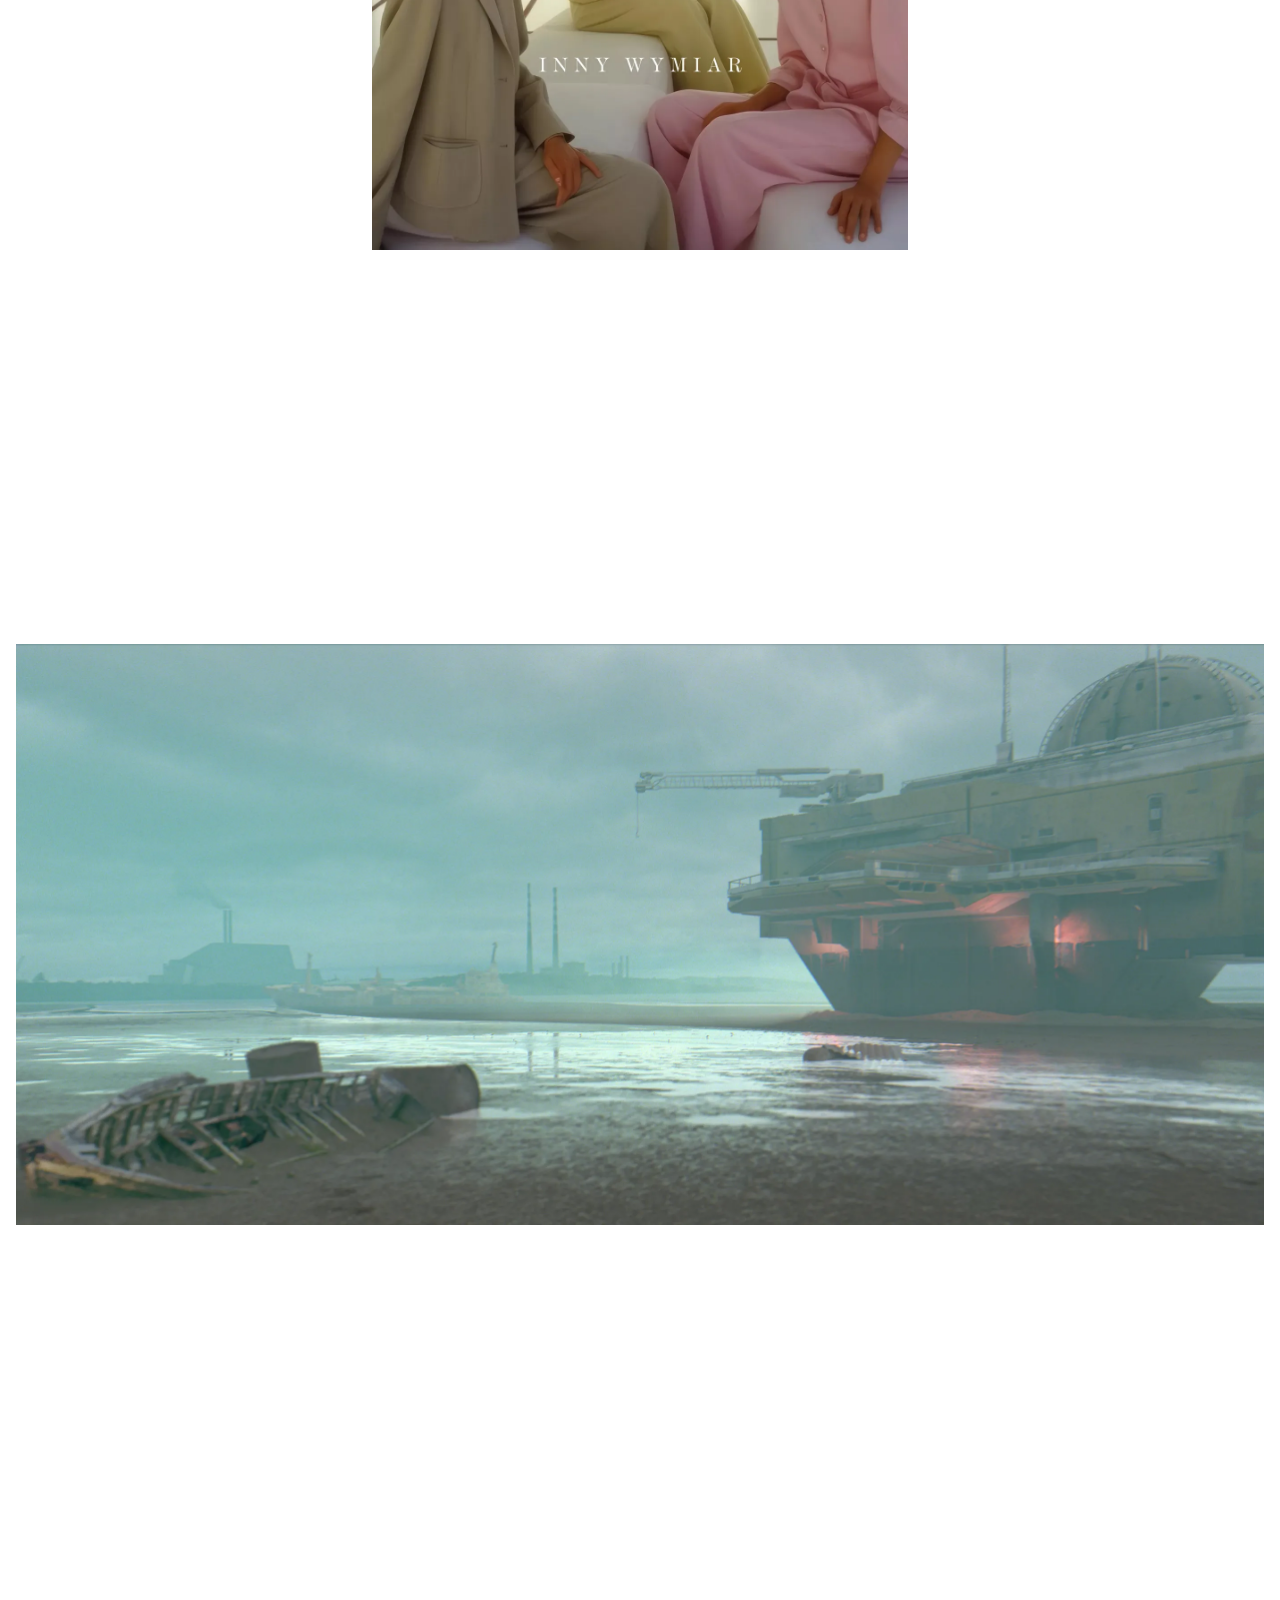
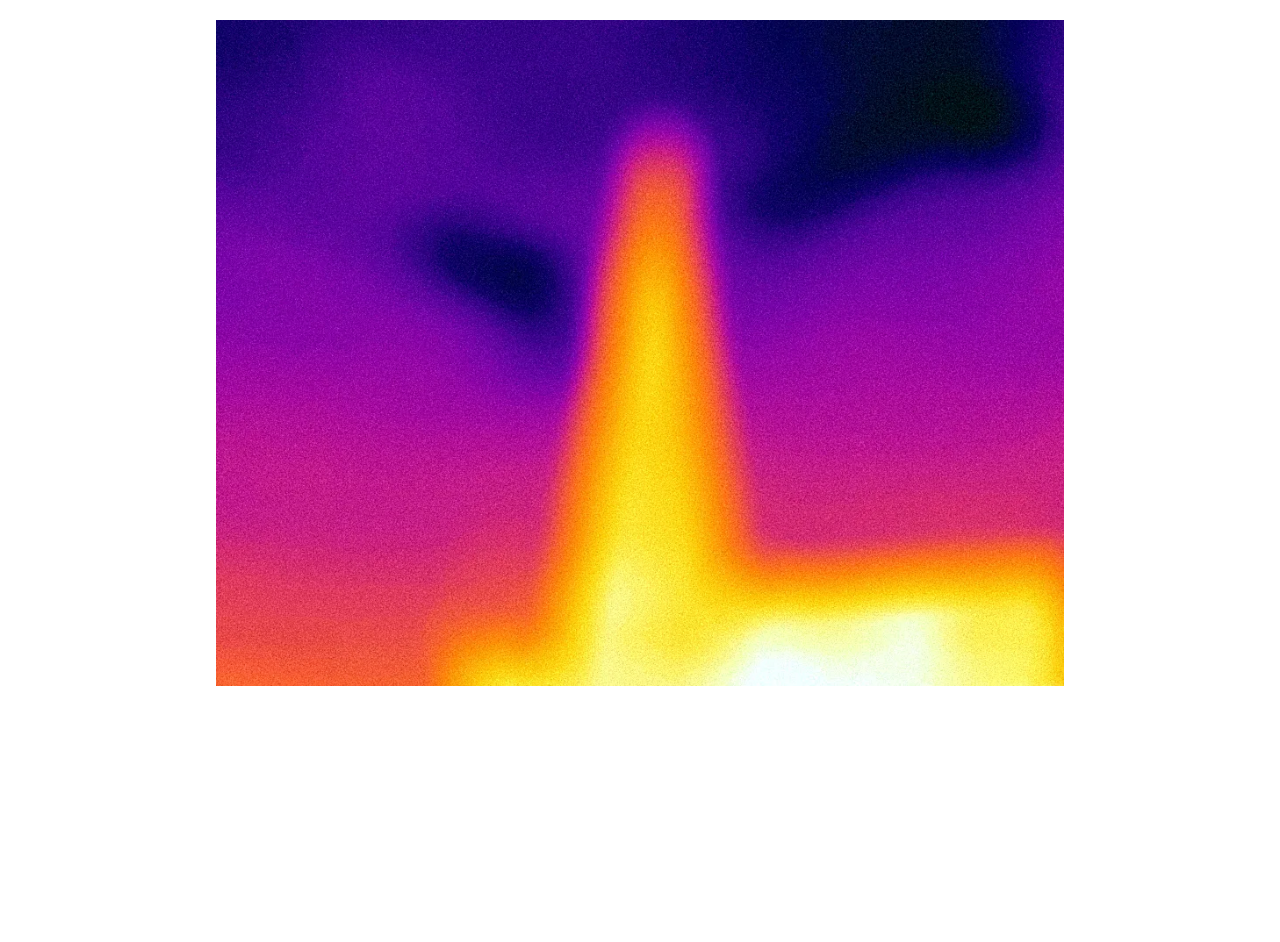
==== commit a3bad78e: "changes in navigation + adding images/videos" ====
--- a/index.html
+++ b/index.html
@@ -4,6 +4,17 @@
         <!-- Required meta tags -->
         <meta charset="utf-8">
         <meta name="viewport" content="width=device-width, initial-scale=1, maximum-scale=1, user-scalable=no">
+
+        <!-- Google tag (gtag.js) -->
+        <script async src="https://www.googletagmanager.com/gtag/js?id=G-PD7RHPHZHN"></script>
+        <script>
+          window.dataLayer = window.dataLayer || [];
+          function gtag(){dataLayer.push(arguments);}
+          gtag('js', new Date());
+
+          gtag('config', 'G-PD7RHPHZHN');
+        </script>
+
         <!-- Bootstrap CSS -->
         <link href="https://cdn.jsdelivr.net/npm/bootstrap@5.0.2/dist/css/bootstrap.min.css" rel="stylesheet" integrity="sha384-EVSTQN3/azprG1Anm3QDgpJLIm9Nao0Yz1ztcQTwFspd3yD65VohhpuuCOmLASjC" crossorigin="anonymous">
         <!-- Font Awesome -->
@@ -38,35 +49,35 @@
                 <div class="content-container">
                     <ul id="menu" class="collapsible">
                         <li id="head-list">
-                            <a href="#carouselExampleDarkAi" class="collapsible-text"><h5>Ai</h5></a>
+                            <a href="#Ai" class="collapsible-text"><h5>Ai</h5></a>
                             <div class="toggle"></div>
                             <ul id="sub-list">
-                                <li><a id="ai-Vogue" class="sub-list-link" href="#carouselExampleDarkAi">Vogue</a></li>
-                                <li><a id="ai-VogueBES" class="sub-list-link" href="#carouselExampleDarkAi">Vogue BES</a></li>
-                                <li><a id="ai-Rombaut"class="sub-list-link" href="#carouselExampleDarkAi">Rombaut</a></li>
-                                <li><a id="ai-RickOwens"class="sub-list-link" href="#carouselExampleDarkAi">RickOwens</a></li>
-                                <li><a id="ai-Kraut"class="sub-list-link" href="#carouselExampleDarkAi">Kraut</a></li>
-                                <li><a id="ai-Experiments" class="sub-list-link" href="#carouselExampleDarkAi">Experiments</a></li>
+                                <li><a id="ai-Vogue" class="sub-list-link" href="#Ai">Vogue</a></li>
+                                <li><a id="ai-VogueBES" class="sub-list-link" href="#Ai">Vogue BES</a></li>
+                                <li><a id="ai-Rombaut"class="sub-list-link" href="#Ai">Rombaut</a></li>
+                                <li><a id="ai-RickOwens"class="sub-list-link" href="#Ai">RickOwens</a></li>
+                                <li><a id="ai-Kraut"class="sub-list-link" href="#Ai">Kraut</a></li>
+                                <li><a id="ai-Experiments" class="sub-list-link" href="#Ai">Experiments</a></li>
                             </ul>
                         </li>
                         <li id="head-list">
-                            <a href="#carouselExampleDarkCgi" class="collapsible-text"><h5>Cgi</h5></a>
+                            <a href="#Cgi" class="collapsible-text"><h5>Cgi</h5></a>
                             <div class="toggle"></div>
                             <ul id="sub-list">
-                                <li><a id="cg-ShowReel" class="sub-list-link" href="#carouselExampleDarkCgi">Show Reel</a></li>
-                                <li><a id="cg-DMP" class="sub-list-link" href="#carouselExampleDarkCgi">Digital Matte</a></li>
-                                <li><a id="cg-LANVIN"class="sub-list-link" href="#carouselExampleDarkCgi">Lanvin</a></li>
-                                <li><a id="cg-Rolex" class="sub-list-link" href="#carouselExampleDarkCgi">Rolex</a></li>
-                                <li><a id="cg-Salomon"class="sub-list-link" href="#carouselExampleDarkCgi">Salomon</a></li>
-                                <li><a id="cg-Experiments" class="sub-list-link" href="#carouselExampleDarkCgi">Experiments</a></li>
+                                <li><a id="cg-DMP" class="sub-list-link" href="#Cgi">Digital Matte</a></li>
+                                <li><a id="cg-LANVIN"class="sub-list-link" href="#Cgi">Lanvin</a></li>
+                                <li><a id="cg-Rolex" class="sub-list-link" href="#Cgi">Rolex</a></li>
+                                <li><a id="cg-Salomon"class="sub-list-link" href="#Cgi">Salomon</a></li>
+                                <li><a id="cg-Experiments" class="sub-list-link" href="#Cgi">Experiments</a></li>
+                                <li><a id="cg-ShowReel" class="sub-list-link" href="#Cgi">Show Reel</a></li>
                             </ul>
                         </li>
                         <li id="head-list">
-                            <a href="#carouselExampleDarkPhoto" class="collapsible-text"><h5>Photo</h5></a>
+                            <a href="#Photo" class="collapsible-text"><h5>Photo</h5></a>
                             <div class="toggle"></div>
                             <ul id="sub-list">
-                                <li><a id="ph-VitalSigns" class="sub-list-link" href="#carouselExampleDarkPhoto">Vital Signs</a></li>
-                                <li><a id="ph-Personal" class="sub-list-link" href="#carouselExampleDarkPhoto">Stills</a></li>
+                                <li><a id="ph-VitalSigns" class="sub-list-link" href="#Photo">Vital Signs</a></li>
+                                <li><a id="ph-Personal" class="sub-list-link" href="#Photo">Stills</a></li>
                             </ul>
                         </li>
                     </ul>
@@ -82,7 +93,7 @@
                     </div>
                     <div data-prj="ai-Rombaut">
                         <h4 class="title" id="title" style="display: none;">Rombaut Case Study</h4>
-                        <p class="text-description paragraph" style="display: none;">A self-initiated AI-generated image series pitched to footwear brand Rombaut, using custom-trained models (LORA) from online product images. <br>The project explores the brand’s aesthetic through humor, material play, and abstraction, blending product and style with a contemporary AI reinterpretation.</p>
+                        <p class="text-description paragraph" style="display: none;">A self-initiated AI-generated image series pitched to footwear brand Rombaut, using custom-trained models (LORA) from online product images. <br>The project explores the brand’s aesthetic through humor, material play, and abstraction, blending product and style with a contemporary AI reinterpretation. The videos in this section are al generated using video models such as Kling2.1, Wan2.2 and Wan2.5.</p>
                     </div>
                     <div data-prj="ai-RickOwens">
                         <h4 class="title" id="title" style="display: none;">Rick Owens Case Study</h4>
@@ -106,7 +117,7 @@
                     </div>
                     <div data-prj="cg-DMP">
                         <h4 class="title" id="title" style="display: none;">Digital Matte Painting</h4>
-                        <p class="text-description paragraph" style="display: none;">A series of digital matte paintings developed to concept personal ideas, primarily inspired by original photographs. <br>The works combine 3D and compositing tools like Blender, 3ds Max, Maya, Redshift, Nuke, and Photoshop—to build layered, atmospheric visuals.</p>
+                        <p class="text-description paragraph" style="display: none;">A series of digital matte paintings developed to concept personal ideas, primarily inspired by original photographs. <br>The works combine 3D and compositing tools like Blender, 3ds Max, Maya, Redshift, Nuke, and Photoshop—to build layered, atmospheric visuals. SOME VIDEOS IN THIS SECTION ARE AI GENERATED.</p>
                     </div>
                     <div data-prj="cg-Salomon">
                         <h4 class="title" id="title" style="display: none;">Salomon</h4>
@@ -144,7 +155,17 @@
                       <button type="button" class="btn-close" data-bs-dismiss="offcanvas" aria-label="Close"></button>
                     </div>
                     <div class="offcanvas-body">
-                      <p class="paragraph">Nicola is a visual artist and digital creator working across AI, CGI and photography. <br><br>His practice blends physical and digital processes to explore image-making, storytelling, and the evolving role of technology in visual culture. He enjoys projects that push the boundaries of emerging and established tools, and has collaborated with fashion brands, cultural institutions, galleries, and fellow artists. <br><br>Nicola was part of the MA Fine Art program at Goldsmiths University London until 2024 and currently lives and works between Ireland and London.<br><br>For over a decade, he worked closely with artists to develop new bodies of work—ranging from fabrication to research and development of innovative materials and workflows.<br><br>He is also a web developer, adding another layer to his creative toolkit. This website was fully designed and built by him, combining technical and visual thinking in one cohesive platform.</p>
+                      <p class="paragraph">Nicola is a Creative Technologist and Visual Artist working across AI, CGI and photography. <br><br>His practice blends physical and digital processes to explore image-making, storytelling, and the evolving role of technology in visual culture. He enjoys projects that push the boundaries of emerging and established tools, and during his carrier he has collaborated with fashion brands, cultural institutions, galleries, and fellow artists. <br><br>Nicola was part of the MA Fine Art program at Goldsmiths University London until 2024 and currently lives and works between Ireland and London.<br><br>For over a decade, he worked closely with artists to develop new bodies of work—ranging from fabrication to research and development of innovative materials and workflows.<br><br>He is also a web developer, adding another layer to his creative toolkit. This website was fully designed and built by him, combining technical and visual thinking in one cohesive platform.</p>
+
+                      <!-- ShowReel and Portfolio Links -->
+                      <div class="about-links">
+                        <a id="about-showreel-link" class="about-link" data-bs-dismiss="offcanvas" href="#Cgi">
+                          <span>Showreel</span>
+                        </a>
+                        <a href="resources/portfolio/Nicola_Bergamaschi_Portfolio_v5_25_L.pdf" class="about-link" target="_blank" rel="noopener noreferrer">
+                          <span>Portfolio</span>
+                        </a>
+                      </div>
 
                       <!-- Social Media Icons -->
                       <div class="social-icons">
@@ -194,12 +215,12 @@
                     </div>
                 </div>
                 <!-- ! Carousel AI -->
-                <div id="carouselExampleDarkAi" class="carousel carousel-dark" data-bs-pause="false">
+                <div id="Ai" class="carousel carousel-dark" data-bs-pause="false">
                     <div class="carousel-button-container-prev">
-                        <button id="prev" class="carousel-control-prev z-2" type="button" data-bs-target="#carouselExampleDarkAi" data-bs-slide="prev"></button>
+                        <button id="prev" class="carousel-control-prev z-2" type="button" data-bs-target="#Ai" data-bs-slide="prev"></button>
                     </div>
                     <div class="carousel-button-container-next">
-                        <button id="next" class="carousel-control-next z-2" type="button" data-bs-target="#carouselExampleDarkAi" data-bs-slide="next"></button>
+                        <button id="next" class="carousel-control-next z-2" type="button" data-bs-target="#Ai" data-bs-slide="next"></button>
                     </div>
                     <div class="carousel-inner">
                         <!-- Temporary loading placeholder -->
@@ -210,12 +231,12 @@
                     </div>
                 </div>
                 <!-- ! Carousel CGI -->
-                <div id="carouselExampleDarkCgi" class="carousel carousel-dark" data-bs-pause="false">
+                <div id="Cgi" class="carousel carousel-dark" data-bs-pause="false">
                     <div class="carousel-button-container-prev">
-                        <button id="prev" class="carousel-control-prev" type="button" data-bs-target="#carouselExampleDarkCgi" data-bs-slide="prev"></button>
+                        <button id="prev" class="carousel-control-prev" type="button" data-bs-target="#Cgi" data-bs-slide="prev"></button>
                     </div>
                     <div class="carousel-button-container-next">
-                        <button id="next" class="carousel-control-next" type="button" data-bs-target="#carouselExampleDarkCgi" data-bs-slide="next"></button>
+                        <button id="next" class="carousel-control-next" type="button" data-bs-target="#Cgi" data-bs-slide="next"></button>
                     </div>
                     <div class="carousel-inner">
                         <!-- Temporary loading placeholder -->
@@ -226,12 +247,12 @@
                     </div>
                 </div>
                 <!-- ! Carousel PHOTO -->
-                <div id="carouselExampleDarkPhoto" class="carousel carousel-dark" data-bs-pause="false">
+                <div id="Photo" class="carousel carousel-dark" data-bs-pause="false">
                     <div class="carousel-button-container-prev">
-                        <button id="prev" class="carousel-control-prev" type="button" data-bs-target="#carouselExampleDarkPhoto" data-bs-slide="prev"></button>
+                        <button id="prev" class="carousel-control-prev" type="button" data-bs-target="#Photo" data-bs-slide="prev"></button>
                     </div>
                     <div class="carousel-button-container-next">
-                        <button id="next" class="carousel-control-next" type="button" data-bs-target="#carouselExampleDarkPhoto" data-bs-slide="next"></button>
+                        <button id="next" class="carousel-control-next" type="button" data-bs-target="#Photo" data-bs-slide="next"></button>
                     </div>
                     <div class="carousel-inner pht">
                         <!-- Temporary loading placeholder -->
--- a/style/style.css
+++ b/style/style.css
@@ -189,7 +189,7 @@
 }
 
 .carousel-item video {
-    position: absolute;
+    position: relative; /* Changed from absolute to relative */
     top: 0;
     left: 0;
     width: 100%;
@@ -266,9 +266,11 @@
     left: 0 !important;
     width: 25% !important;
     height: 100% !important;
-    z-index: 10;
+    z-index: 5; /* Lower z-index to not cover content */
     grid-column-start: unset;
     grid-column-end: unset;
+    pointer-events: auto;
+    background: transparent; /* Ensure no background blocks content */
 }
 
 .carousel-button-container-next.video-active-positioning {
@@ -276,9 +278,11 @@
     right: 0 !important;
     width: 25% !important;
     height: 100% !important;
-    z-index: 10;
+    z-index: 5; /* Lower z-index to not cover content */
     grid-column-start: unset;
     grid-column-end: unset;
+    pointer-events: auto;
+    background: transparent; /* Ensure no background blocks content */
 }
 
 /* Adjust button sizes within containers for video mode */
@@ -527,6 +531,42 @@
 .social-icon:hover:nth-child(3) { color: #333; }    /* GitHub */
 .social-icon:hover:nth-child(4) { color: #EA4335; } /* Email */
 
+/* About Page Links (ShowReel & Portfolio) */
+.about-links {
+    display: flex;
+    gap: 2rem;
+    justify-content: center;
+    margin-top: 2rem;
+    margin-bottom: 1rem;
+    margin-right: 3rem;
+}
+
+.about-link {
+    color: #333;
+    text-decoration: none;
+    padding: 0.75rem 1.5rem;
+    border: 1px solid #333;
+    border-radius: 4px;
+    transition: all 0.3s ease;
+    font-weight: 500;
+    letter-spacing: 0.5px;
+    text-transform: uppercase;
+    font-size: 0.9rem;
+}
+
+.about-link:hover {
+    background-color: #333;
+    color: #fff;
+    text-decoration: none;
+    transform: translateY(-1px);
+    box-shadow: 0 4px 12px rgba(0, 0, 0, 0.15);
+}
+
+.about-link:active {
+    transform: translateY(0);
+    box-shadow: 0 2px 6px rgba(0, 0, 0, 0.2);
+}
+
 
 .slideshow-nav-button {
   padding-bottom: 5px;
--- a/style/media.css
+++ b/style/media.css
@@ -222,7 +222,6 @@
         transition: all 1s;
     }
     #cg-ShowReel.carousel-item {
-      display: flex;
       justify-content: center;
       align-items: center;
       width: 100%;
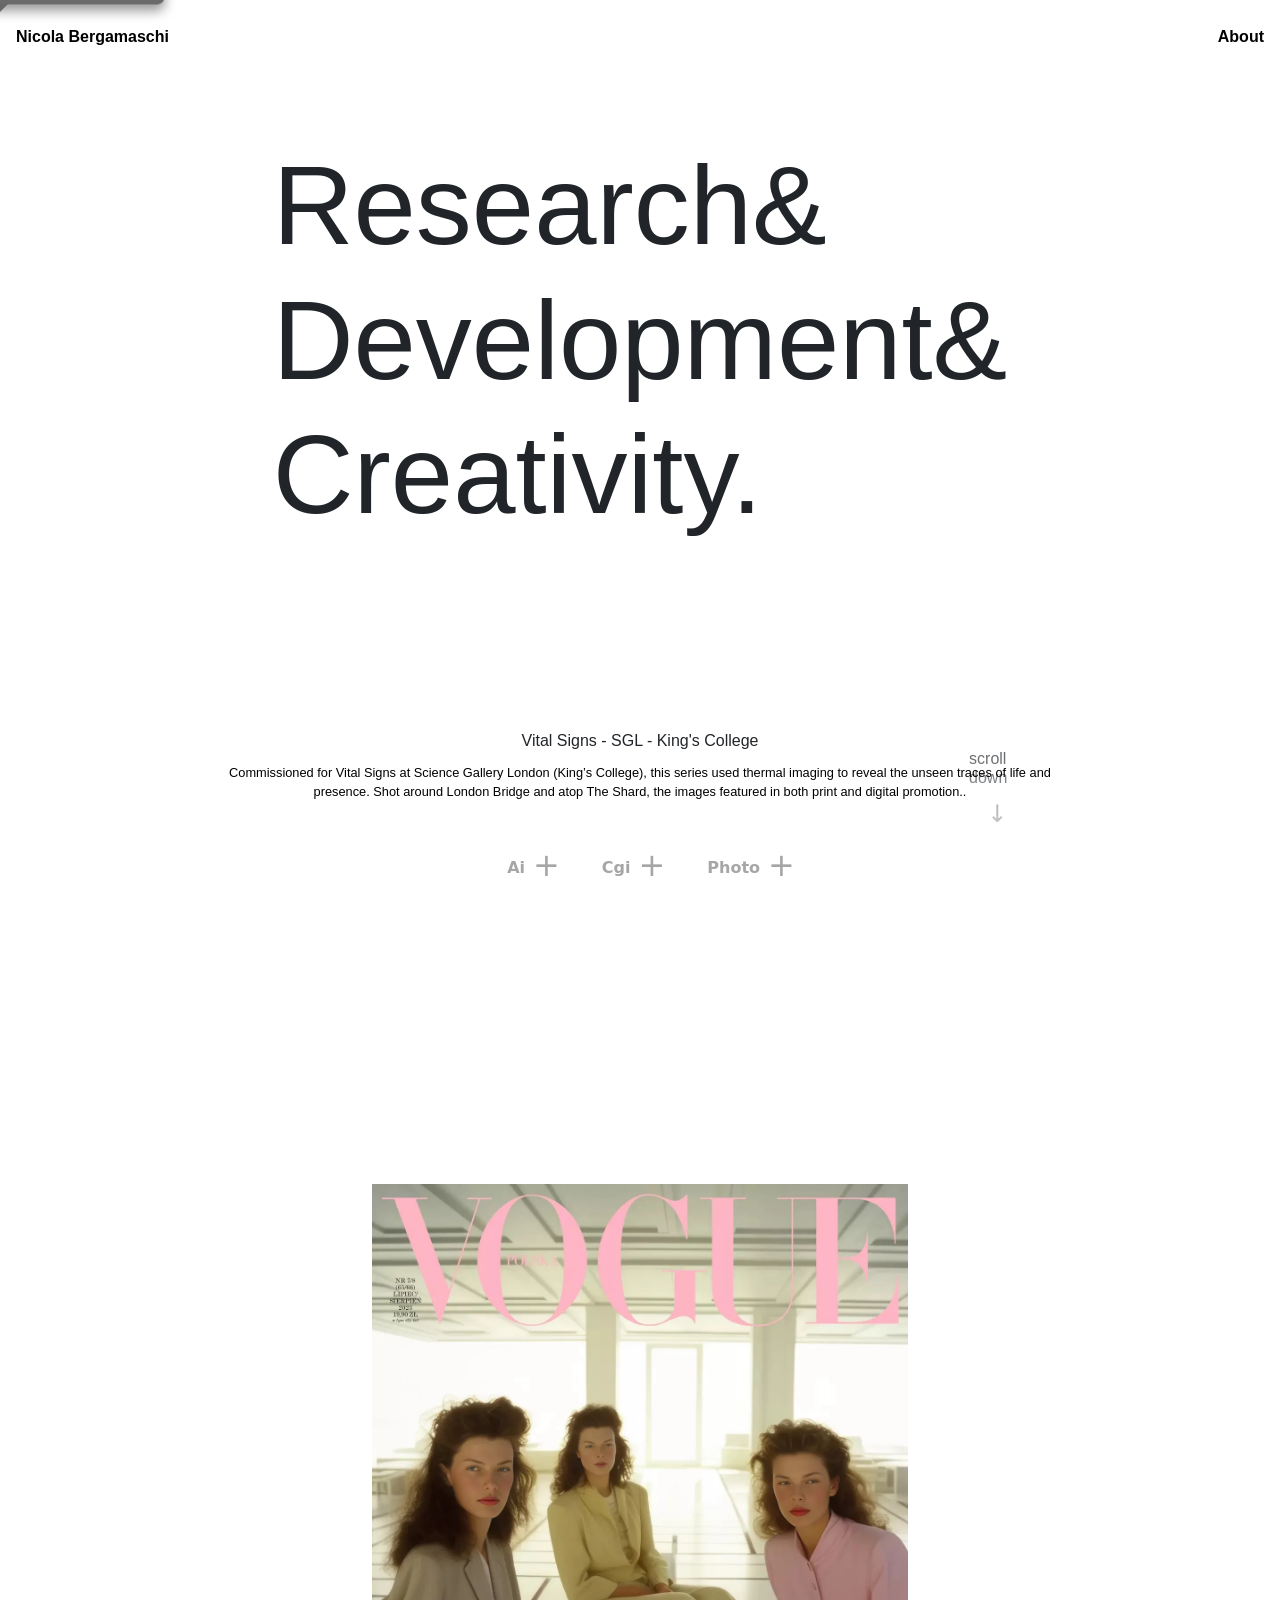
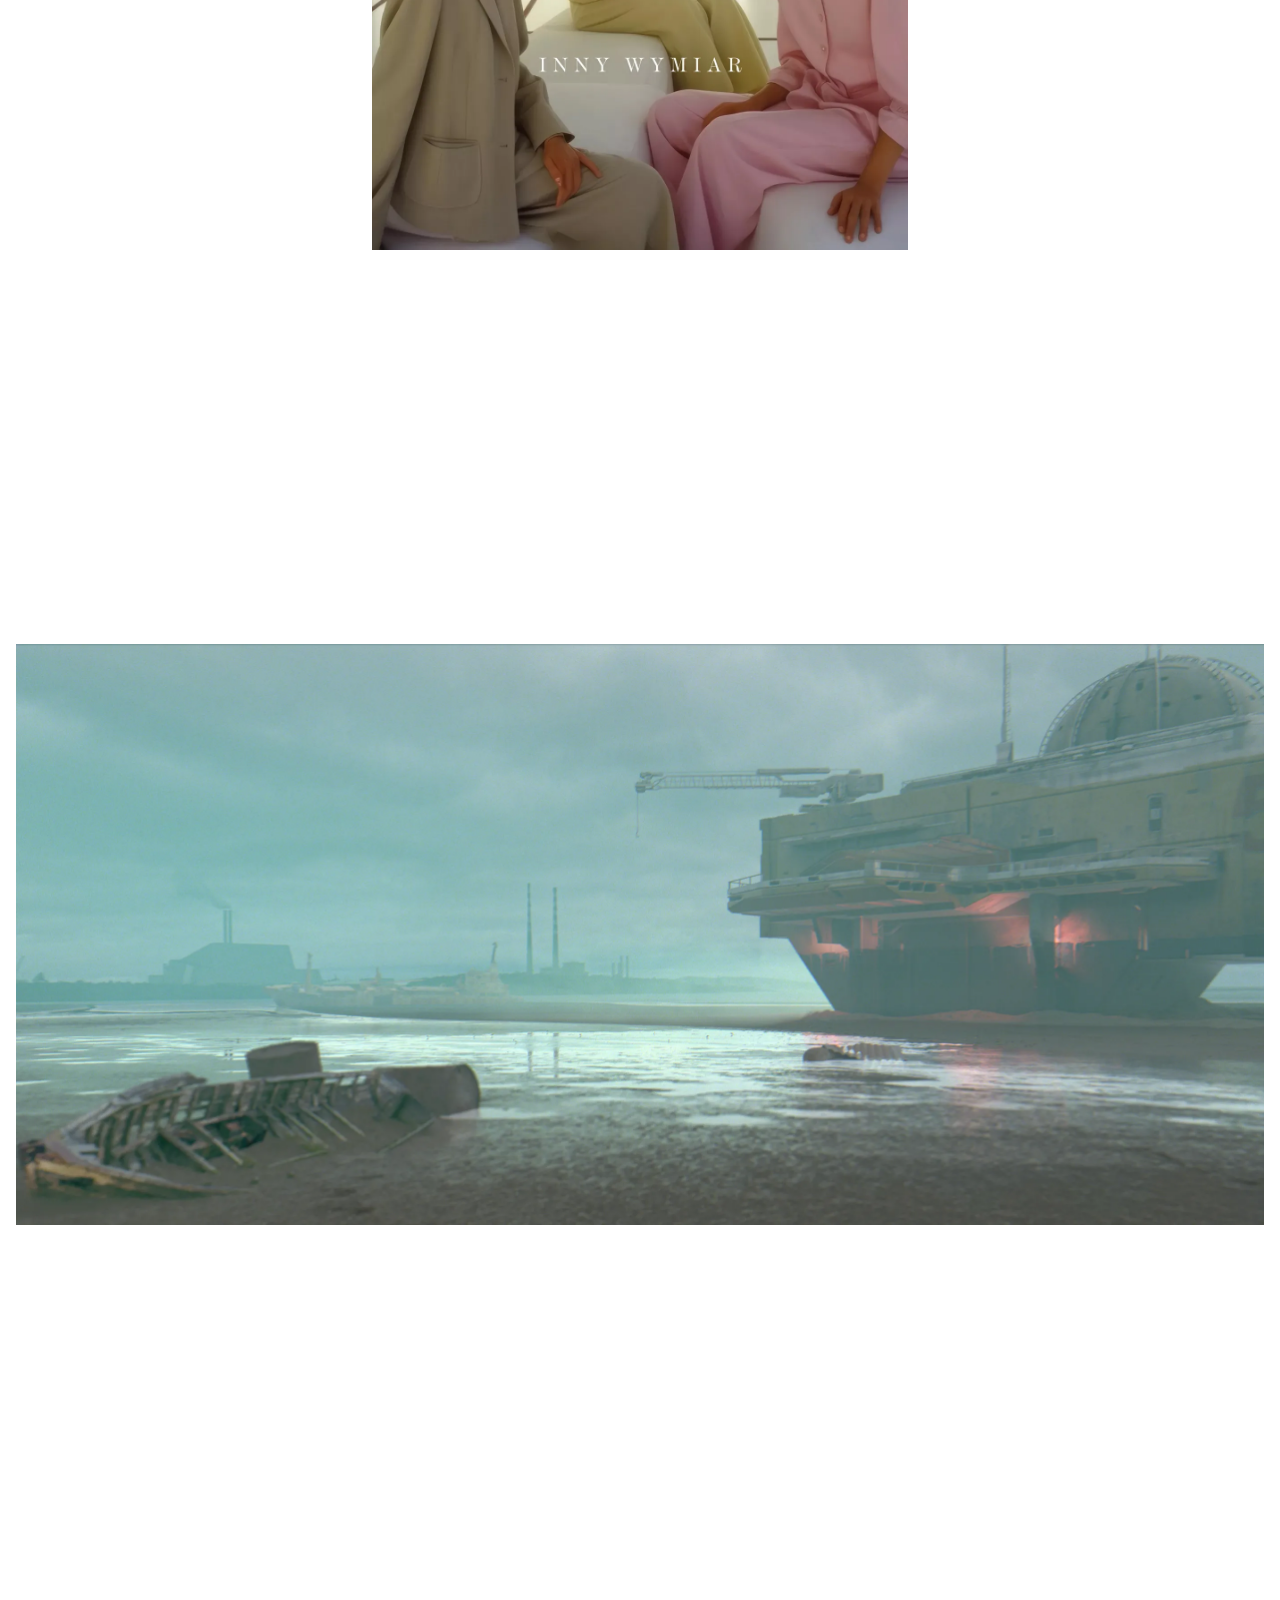
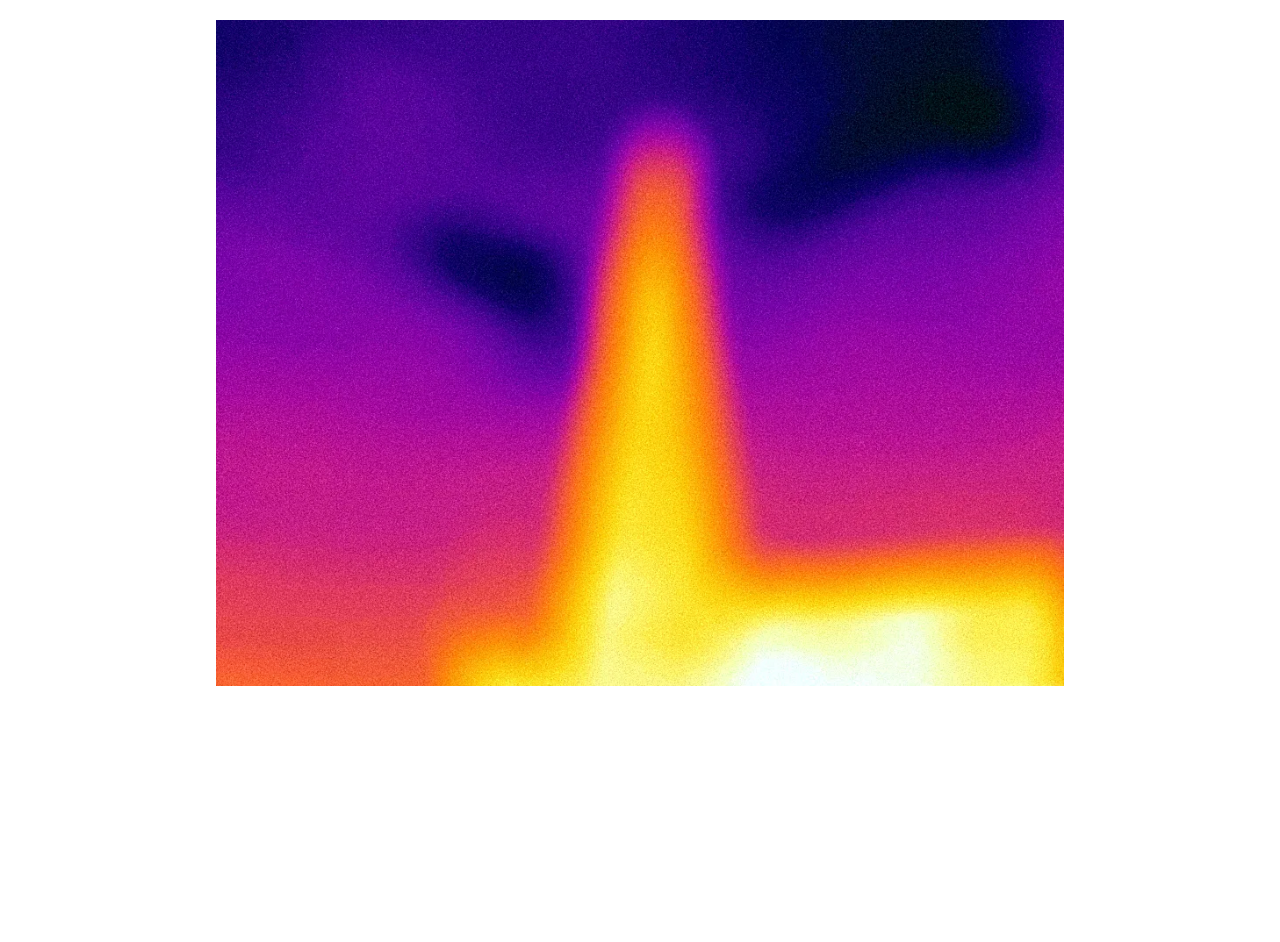
==== commit 4dded6d3: "adding new images/videos and updating the bio" ====
--- a/index.html
+++ b/index.html
@@ -1,5 +1,5 @@
 <!DOCTYPE html>
-<html lang="en">
+<html lang="en-GB">
     <head>
         <!-- Required meta tags -->
         <meta charset="utf-8">
@@ -13,6 +13,58 @@
           gtag('js', new Date());
 
           gtag('config', 'G-PD7RHPHZHN');
+        </script>
+
+        <!-- SEO Title (50–60 chars) -->
+        <title>Nicola Bergamaschi | Creative Technologist & Visual Artist</title>
+
+        <!-- Meta description (≤155 chars) -->
+        <meta name="description" content="Nicola Bergamaschi, Creative Technologist & Visual Artist in London and Dublin, merging traditional software and generative AI to push image-making." />
+
+        <!-- Canonical URL -->
+        <link rel="canonical" href="https://www.nicolabergamaschi.com" />
+
+        <!-- Robots -->
+        <meta name="robots" content="index, follow" />
+
+        <!-- Language alternatives -->
+        <link rel="alternate" hreflang="en-GB" href="https://www.nicolabergamaschi.com" />
+
+        <!-- Open Graph (social preview) -->
+        <meta property="og:type" content="profile" />
+        <meta property="og:title" content="Nicola Bergamaschi | Creative Technologist & Visual Artist" />
+        <meta property="og:description" content="Nicola Bergamaschi, Creative Technologist & Visual Artist in London and Dublin, merging traditional software and generative AI to push image-making." />
+        <meta property="og:url" content="https://www.nicolabergamaschi.com" />
+        <meta property="og:site_name" content="Nicola Bergamaschi" />
+        <meta property="og:image" content="https://www.nicolabergamaschi.com/resources/images/PHOTO/PHOTO_01a-vitalcolour.webp" />
+        <meta property="og:image:alt" content="Nicola Bergamaschi — Creative Technologist & Visual Artist" />
+
+        <!-- Twitter Card -->
+        <meta name="twitter:card" content="summary_large_image" />
+        <meta name="twitter:title" content="Nicola Bergamaschi | Creative Technologist & Visual Artist" />
+        <meta name="twitter:description" content="Nicola Bergamaschi, Creative Technologist & Visual Artist in London and Dublin, merging traditional software and generative AI to push image-making." />
+        <meta name="twitter:image" content="https://www.nicolabergamaschi.com/resources/images/PHOTO/PHOTO_01a-vitalcolour.webp" />
+
+        <!-- Structured data (Person) -->
+        <script type="application/ld+json">
+        {
+          "@context": "https://schema.org",
+          "@type": "Person",
+          "name": "Nicola Bergamaschi",
+          "jobTitle": "Creative Technologist & Visual Artist",
+          "url": "https://www.nicolabergamaschi.com/",
+          "sameAs": [
+            "https://www.linkedin.com/in/nicola-bergamaschi-0358b448",
+            "https://instagram.com/nicola_bergamaschi",
+            "https://github.com/nicolabergamaschi"
+          ],
+          "address": {
+            "@type": "PostalAddress",
+            "addressLocality": "London / Dublin",
+            "addressCountry": "GB/IE"
+          },
+          "description": "Creative technologist merging traditional software and generative AI to push the boundaries of image-making."
+        }
         </script>
 
         <!-- Bootstrap CSS -->
@@ -27,20 +79,11 @@
         <link rel="stylesheet" type="text/css" href="./style/style.css">
         <link rel="stylesheet" type="text/css" href="./style/media.css">
         <link rel="stylesheet" type="text/css" href="./style/mobile-nav-buttons.css">
-        <!-- Meta part -->
-         <link rel="apple-touch-icon" sizes="180x180" href="#">
-         <link rel="icon" type="image/png" sizes="32x32" href="#">
-         <link rel="icon" type="image/png" sizes="16x16" href="#">
-        <title>Nicola Bergamaschi</title>
-        <meta name="description" content="Nicola Bergamaschi is a multidisciplinary artist based between London (UK) and Dublin (IRL). In his practice, Nicola likes to engage with any sort of technique or material, physical or digital.">
-        <link rel="canonical" href="https://www.nicolabergamaschi.com">
-        <link rel="alternate" hreflang="en-GB" href="https://www.nicolabergamaschi.com">
-        <meta property="og:image" content="./resources/images/PHOTO/PHOTO_01a-vitalcolour.webp">
-        <meta name="twitter:card" content="summary_large_image">
-        <meta name="twitter:title" content="Nicola Bergamaschi">
-        <meta name="twitter:description" content="Nicola Bergamaschi is a multidisciplinary artist based between London (UK) and Dublin (IRL). In his practice, Nicola likes to engage with any sort of technique or material, physical or digital.">
-        <meta name="twitter:image" content="./resources/images/PHOTO/PHOTO_01a-vitalcolour.webp">
-        <meta name="next-size-adjust">
+
+        <!-- Favicons -->
+        <link rel="apple-touch-icon" sizes="180x180" href="#">
+        <link rel="icon" type="image/png" sizes="32x32" href="#">
+        <link rel="icon" type="image/png" sizes="16x16" href="#">
     </head>
     <body>
         <div class="main-container">
@@ -57,6 +100,7 @@
                                 <li><a id="ai-Rombaut"class="sub-list-link" href="#Ai">Rombaut</a></li>
                                 <li><a id="ai-RickOwens"class="sub-list-link" href="#Ai">RickOwens</a></li>
                                 <li><a id="ai-Kraut"class="sub-list-link" href="#Ai">Kraut</a></li>
+                                <li><a id="ai-vfxCompositing"class="sub-list-link" href="#Ai">VFX</a><li>
                                 <li><a id="ai-Experiments" class="sub-list-link" href="#Ai">Experiments</a></li>
                             </ul>
                         </li>
@@ -103,6 +147,10 @@
                         <h4 class="title" id="title" style="display: none;">Kraut 2024</h4>
                         <p class="text-description paragraph" style="display: none;">An AI-generated video using AnimatedIff in ComfyUI, the video uses an animated cloth simulation from Houdini to drive the animation. The project was inspired by macro photography of flowers and it was used to generate both printed and digital assets for event promotion.</p>
                       </div>
+                    <div data-prj="ai-vfxCompositing">
+                        <h4 class="title" id="title" style="display: none;">VFX Workflows 2025</h4>
+                        <p class="text-description paragraph" style="display: none;">A series of experiments to test current AI models against common vfx and compositing workflows and understand how con be implemented mainly to optimize and expand existing tecniques and perhaps adding new features allowing for more flexibility and quick iterations.</p>
+                      </div>
                     <div data-prj="ai-Experiments">
                         <h4 class="title" id="title" style="display: none;">Experiments</h4>
                         <p class="text-description paragraph" style="display: none;">Experimental series combining model training and visual abstraction—using ComfyUI and various datasets. <br>These images explore themes of memory, digital archiving, mutation, and the body’s transformative potential reimagined through macro-inspired imagery.</p>
@@ -117,7 +165,7 @@
                     </div>
                     <div data-prj="cg-DMP">
                         <h4 class="title" id="title" style="display: none;">Digital Matte Painting</h4>
-                        <p class="text-description paragraph" style="display: none;">A series of digital matte paintings developed to concept personal ideas, primarily inspired by original photographs. <br>The works combine 3D and compositing tools like Blender, 3ds Max, Maya, Redshift, Nuke, and Photoshop—to build layered, atmospheric visuals. SOME VIDEOS IN THIS SECTION ARE AI GENERATED.</p>
+                        <p class="text-description paragraph" style="display: none;">A series of digital matte paintings developed to concept personal ideas, primarily inspired by original photographs. <br>The works combine 3D and compositing tools like Blender, 3ds Max, Maya, Redshift, Nuke, and Photoshop—to build layered, atmospheric visuals. <strong>SOME VIDEOS IN THIS SECTION ARE AI GENERATED IN AN ATTEMPT TO GIVE LIFE TO MY MATTE PAINTINGS</strong>.</p>
                     </div>
                     <div data-prj="cg-Salomon">
                         <h4 class="title" id="title" style="display: none;">Salomon</h4>
@@ -155,7 +203,7 @@
                       <button type="button" class="btn-close" data-bs-dismiss="offcanvas" aria-label="Close"></button>
                     </div>
                     <div class="offcanvas-body">
-                      <p class="paragraph">Nicola is a Creative Technologist and Visual Artist working across AI, CGI and photography. <br><br>His practice blends physical and digital processes to explore image-making, storytelling, and the evolving role of technology in visual culture. He enjoys projects that push the boundaries of emerging and established tools, and during his carrier he has collaborated with fashion brands, cultural institutions, galleries, and fellow artists. <br><br>Nicola was part of the MA Fine Art program at Goldsmiths University London until 2024 and currently lives and works between Ireland and London.<br><br>For over a decade, he worked closely with artists to develop new bodies of work—ranging from fabrication to research and development of innovative materials and workflows.<br><br>He is also a web developer, adding another layer to his creative toolkit. This website was fully designed and built by him, combining technical and visual thinking in one cohesive platform.</p>
+                      <p class="paragraph">Nicola is a Creative Technologist and Visual Artist working across AI, CGI and photography. His practice blends physical and digital processes to explore image-making, storytelling, and the evolving role of technology in visual culture.<br><br>Deeply interested in the future of visual effects, Nicola is passionate about integrating emerging technologies into established production workflows. He loves working AI, CGI and other tecniques such as Gaussian splatting, photogrammetry etc. while developing pipelines that merge experimental tools with traditional VFX practices. This intersection—where new tech meets craft—is central to his ongoing research and creative output.<br><br>He enjoys projects that push the boundaries of both emerging and established tools, and throughout his career he has collaborated with fashion brands, cultural institutions, galleries, and fellow artists.<br><br>Nicola was part of the MA Fine Art programme at Goldsmiths University London until 2024 and currently lives and works between Ireland and London.<br><br>For over a decade, he worked closely with artists to develop new bodies of work—ranging from fabrication to material experimentation, and from research to the development of innovative workflows.<br><br>He is also a web developer, adding another layer to his creative toolkit. This website was fully designed and built by him, bringing together technical and visual thinking in one cohesive platform.<br><br>Nicola is proficient in the following DCC softwares and programming languages: Maya, 3DsMAX, Houdini, Blender, Octane, Redshift, Nuke, ComfyUI, Postshot, RealityCapture, Ruby, JavaScript, Python.</p>
 
                       <!-- ShowReel and Portfolio Links -->
                       <div class="about-links">
--- a/style/style.css
+++ b/style/style.css
@@ -33,6 +33,10 @@
 }
 
 /*! References Button */
+
+#references {
+    position: relative;
+}
 
 #references:hover {
     background-color: rgb(230, 150, 150) !important;
@@ -265,8 +269,8 @@
     position: absolute !important;
     left: 0 !important;
     width: 25% !important;
-    height: 100% !important;
-    z-index: 5; /* Lower z-index to not cover content */
+    height: 60% !important; /* Reduced height to not obstruct menu */
+    z-index: 2; /* Lower z-index to not cover content */
     grid-column-start: unset;
     grid-column-end: unset;
     pointer-events: auto;
@@ -277,8 +281,8 @@
     position: absolute !important;
     right: 0 !important;
     width: 25% !important;
-    height: 100% !important;
-    z-index: 5; /* Lower z-index to not cover content */
+    height: 60% !important; /* Reduced height to not obstruct menu */
+    z-index: 2; /* Lower z-index to not cover content */
     grid-column-start: unset;
     grid-column-end: unset;
     pointer-events: auto;
@@ -355,12 +359,14 @@
     z-index: 10000;
     pointer-events: none;
     transform: translate(0%, 100%);
+    background-color: transparent;
 }
 
 div.cursors div span#image-count {
     will-change: transform;
     position: absolute;
     transform: translate(0%, 180%);
+    background-color: transparent;
 }
 
 /*! clist */
--- a/style/media.css
+++ b/style/media.css
@@ -115,7 +115,7 @@
 
 }
 
-@media (min-width: 768px) and (max-width: 2600px) {
+@media (min-width: 768px) and (max-width: 3840px) {
     .mobile-nav-buttons {
         display: none;
     }
